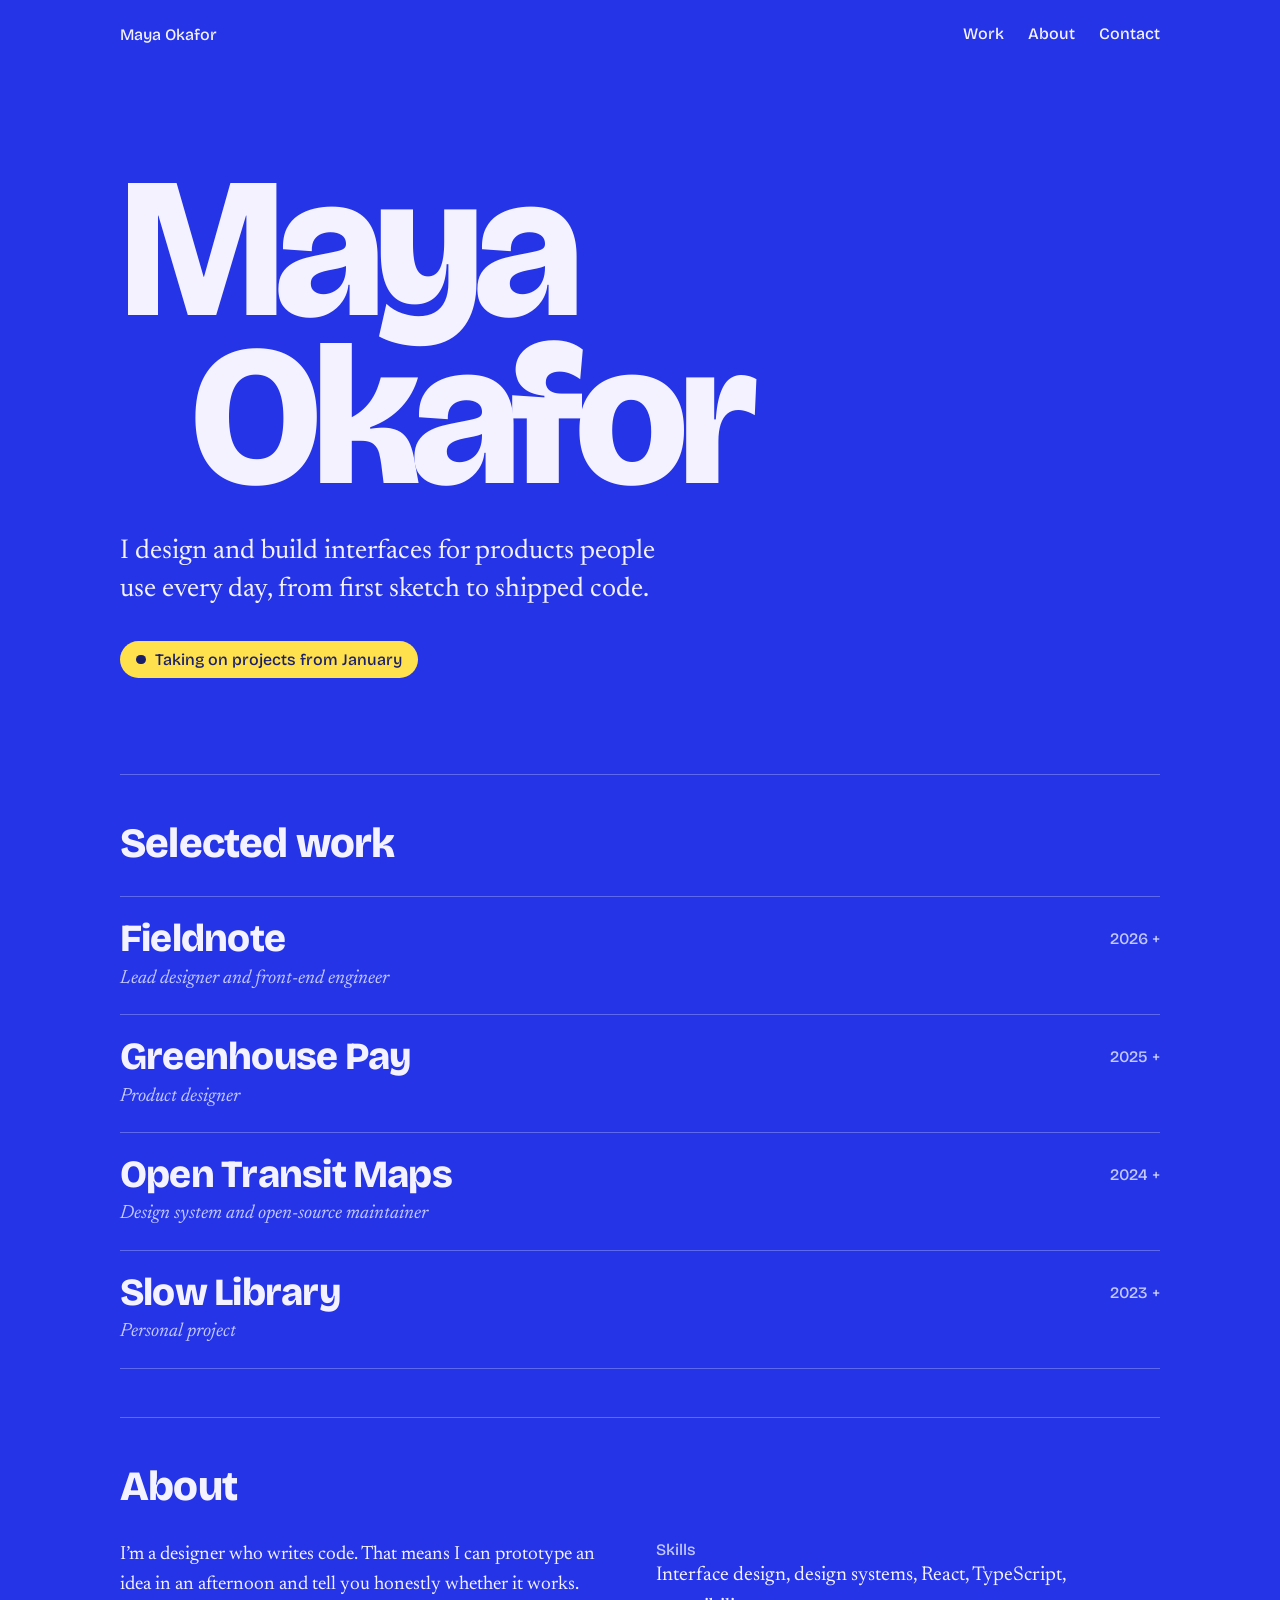
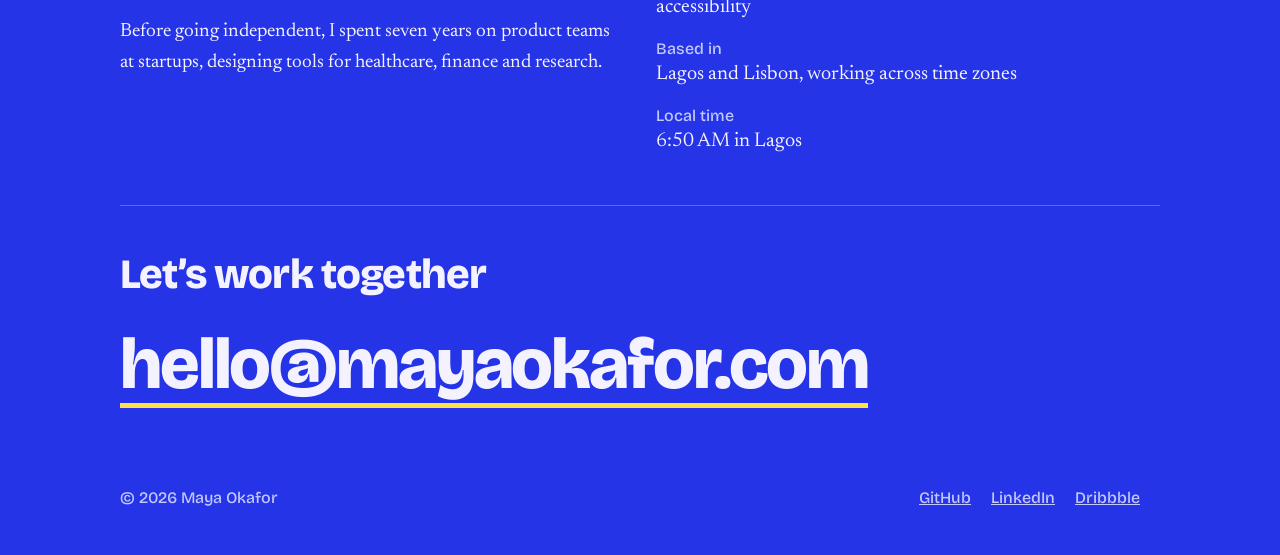
==== index.html @ 9fc3838e "Add portfolio homepage" ====
<!DOCTYPE html>
<html lang="en">
<head>
<meta charset="utf-8">
<meta name="viewport" content="width=device-width, initial-scale=1, viewport-fit=cover">
<title>Maya Okafor – Designer & developer</title>
<meta name="description" content="Maya Okafor designs and builds interfaces for products people use every day.">
<link rel="icon" href="data:image/svg+xml,<svg xmlns=%22http://www.w3.org/2000/svg%22 viewBox=%220 0 100 100%22><text y=%22.9em%22 font-size=%2290%22>✦</text></svg>">
<link rel="preconnect" href="https://fonts.googleapis.com">
<link rel="preconnect" href="https://fonts.gstatic.com" crossorigin>
<link href="https://fonts.googleapis.com/css2?family=Bricolage+Grotesque:opsz,wght@12..96,500;12..96,800&family=Newsreader:ital,opsz,wght@0,6..72,400;1,6..72,400&display=swap" rel="stylesheet">
<style>
:root{
  --bg:#2434e6; --fg:#f4f2ff; --muted:#c3c8ff; --line:rgba(244,242,255,.28); --accent:#ffe14d; --accent-ink:#1a1f6b;
  --display:"Bricolage Grotesque","Helvetica Neue",Arial,sans-serif;
  --text:"Newsreader",Georgia,"Times New Roman",serif;
  box-sizing:border-box;
  padding-top:env(safe-area-inset-top,0px);
  padding-bottom:env(safe-area-inset-bottom,0px);
  color-scheme:light;
}
@media (prefers-color-scheme:dark){
  :root:not([data-theme="light"]){--bg:#0f1560;--fg:#eceaff;--muted:#a9afee;--line:rgba(236,234,255,.24);--accent:#ffe14d;--accent-ink:#0f1560;color-scheme:dark}
}
:root[data-theme="dark"]{--bg:#0f1560;--fg:#eceaff;--muted:#a9afee;--line:rgba(236,234,255,.24);--accent:#ffe14d;--accent-ink:#0f1560;color-scheme:dark}
html{scroll-padding-top:env(safe-area-inset-top,0px);scroll-behavior:smooth}
*,*::before,*::after{box-sizing:border-box}
body{margin:0;background:var(--bg);color:var(--fg);font:400 1.2rem/1.6 var(--text);-webkit-font-smoothing:antialiased}
a{color:inherit}
:focus-visible{outline:3px solid var(--accent);outline-offset:3px;border-radius:2px}
.wrap{max-width:68rem;margin:0 auto;padding:0 1.5rem}
header{display:flex;justify-content:space-between;align-items:center;padding:1.5rem 0;font:500 1rem var(--display)}
nav{display:flex;gap:1.5rem}
nav a{text-decoration:none;border-bottom:2px solid transparent}
nav a:hover{border-color:var(--accent)}
.hero{padding:clamp(2rem,8vw,6rem) 0 clamp(3rem,8vw,6rem)}
h1{font:800 clamp(3.6rem,17vw,12.5rem)/.84 var(--display);letter-spacing:-.045em;margin:0 0 2rem}
h1 span{display:block}
h1 .b{margin-left:.35em}
.lede{max-width:34rem;font-size:clamp(1.3rem,3vw,1.7rem);line-height:1.4;margin:0 0 2rem}
.status{display:inline-flex;gap:.6rem;align-items:center;font:500 1rem var(--display);background:var(--accent);color:var(--accent-ink);padding:.55rem 1rem;border-radius:99px}
.dot{width:.6rem;height:.6rem;border-radius:50%;background:var(--accent-ink);animation:pulse 2.4s ease-in-out 3}
@keyframes pulse{50%{transform:scale(1.7);opacity:.4}}
section{border-top:1px solid var(--line);padding:3rem 0}
h2{font:800 clamp(1.8rem,5vw,2.6rem)/1 var(--display);letter-spacing:-.02em;margin:0 0 2rem}
.work{list-style:none;margin:0;padding:0}
.work li{border-top:1px solid var(--line)}
.work li:last-child{border-bottom:1px solid var(--line)}
.work button{all:unset;box-sizing:border-box;display:grid;grid-template-columns:1fr auto;gap:.25rem 1rem;width:100%;padding:1.25rem 0;cursor:pointer}
.work button:focus-visible{outline:3px solid var(--accent);outline-offset:2px}
.work .t{font:800 clamp(1.5rem,4.5vw,2.4rem)/1.1 var(--display);letter-spacing:-.02em}
.work button:hover .t{color:var(--accent)}
.work .y{font:500 1rem var(--display);color:var(--muted);align-self:center}
.work .r{grid-column:1/-1;color:var(--muted);font-style:italic}
.more{display:none;padding:0 0 1.5rem;max-width:40rem}
.more p{margin:0 0 .75rem}
.more a{color:var(--accent)}
li.open .more{display:block}
li.open .y::after{content:" –"}
li:not(.open) .y::after{content:" +"}
.about{display:grid;gap:2rem}
@media(min-width:48rem){.about{grid-template-columns:1fr 1fr}}
.about p{margin:0 0 1rem;max-width:34rem}
dl{margin:0;display:grid;gap:1rem}
dt{font:500 1rem var(--display);color:var(--muted)}
dd{margin:0;font-size:1.25rem}
.contact a.big{display:inline-block;font:800 clamp(1.7rem,7vw,4.5rem)/1.05 var(--display);letter-spacing:-.03em;text-decoration:none;border-bottom:.08em solid var(--accent);word-break:break-word}
.contact a.big:hover{color:var(--accent)}
footer{display:flex;justify-content:space-between;flex-wrap:wrap;gap:1rem;padding:2rem 0 3rem;color:var(--muted);font:500 1rem var(--display)}
footer a{margin-right:1.25rem}
@media(prefers-reduced-motion:reduce){.dot{animation:none}html{scroll-behavior:auto}}
</style>
</head>
<body>
<div class="wrap">
  <header>
    <a href="#top" style="text-decoration:none">Maya Okafor</a>
    <nav aria-label="Primary"><a href="#work">Work</a><a href="#about">About</a><a href="#contact">Contact</a></nav>
  </header>

  <main id="top">
    <div class="hero">
      <h1><span>Maya</span><span class="b">Okafor</span></h1>
      <p class="lede">I design and build interfaces for products people use every day, from first sketch to shipped code.</p>
      <span class="status"><span class="dot" aria-hidden="true"></span><span id="status">Taking on projects from January</span></span>
    </div>

    <section id="work" aria-labelledby="wh">
      <h2 id="wh">Selected work</h2>
      <ul class="work">
        <li>
          <button aria-expanded="false"><span class="t">Fieldnote</span><span class="y">2026</span><span class="r">Lead designer and front-end engineer</span></button>
          <div class="more"><p>A note-taking app for field researchers that works fully offline. I designed the sync model people could actually understand, then built the interface in React.</p><p>Result: 40% faster note capture in user testing. <a href="#contact">Ask me about it</a></p></div>
        </li>
        <li>
          <button aria-expanded="false"><span class="t">Greenhouse Pay</span><span class="y">2025</span><span class="r">Product designer</span></button>
          <div class="more"><p>Rebuilt the checkout for a payments startup. Fewer fields, clearer errors, and one screen instead of four.</p><p>Result: checkout completion rose from 61% to 78%.</p></div>
        </li>
        <li>
          <button aria-expanded="false"><span class="t">Open Transit Maps</span><span class="y">2024</span><span class="r">Design system and open-source maintainer</span></button>
          <div class="more"><p>A free design system for city transit maps, now used by eleven cities. Accessible color sets, tested for every common type of color blindness.</p></div>
        </li>
        <li>
          <button aria-expanded="false"><span class="t">Slow Library</span><span class="y">2023</span><span class="r">Personal project</span></button>
          <div class="more"><p>A reading tracker with no streaks, no goals and no badges. Just what you read and what you thought of it.</p></div>
        </li>
      </ul>
    </section>

    <section id="about" aria-labelledby="ah">
      <h2 id="ah">About</h2>
      <div class="about">
        <div>
          <p>I’m a designer who writes code. That means I can prototype an idea in an afternoon and tell you honestly whether it works.</p>
          <p>Before going independent, I spent seven years on product teams at startups, designing tools for healthcare, finance and research.</p>
        </div>
        <dl>
          <div><dt>Skills</dt><dd>Interface design, design systems, React, TypeScript, accessibility</dd></div>
          <div><dt>Based in</dt><dd>Lagos and Lisbon, working across time zones</dd></div>
          <div><dt>Local time</dt><dd id="clock">–</dd></div>
        </dl>
      </div>
    </section>

    <section id="contact" class="contact" aria-labelledby="ch">
      <h2 id="ch">Let’s work together</h2>
      <a class="big" href="mailto:hello@mayaokafor.com">hello@mayaokafor.com</a>
    </section>
  </main>

  <footer>
    <span>© 2026 Maya Okafor</span>
    <span><a href="https://github.com/">GitHub</a><a href="https://linkedin.com/">LinkedIn</a><a href="https://dribbble.com/">Dribbble</a></span>
  </footer>
</div>
<script>
document.querySelectorAll('.work button').forEach(function(b){
  b.addEventListener('click',function(){
    var li=b.parentElement, open=li.classList.toggle('open');
    b.setAttribute('aria-expanded',open);
  });
});
(function(){
  var c=document.getElementById('clock');
  function tick(){
    try{c.textContent=new Date().toLocaleTimeString([], {hour:'numeric',minute:'2-digit',timeZone:'Africa/Lagos'})+' in Lagos'}catch(e){c.textContent='Lagos'}
  }
  tick(); setInterval(tick,30000);
})();
</script>
</body>
</html>
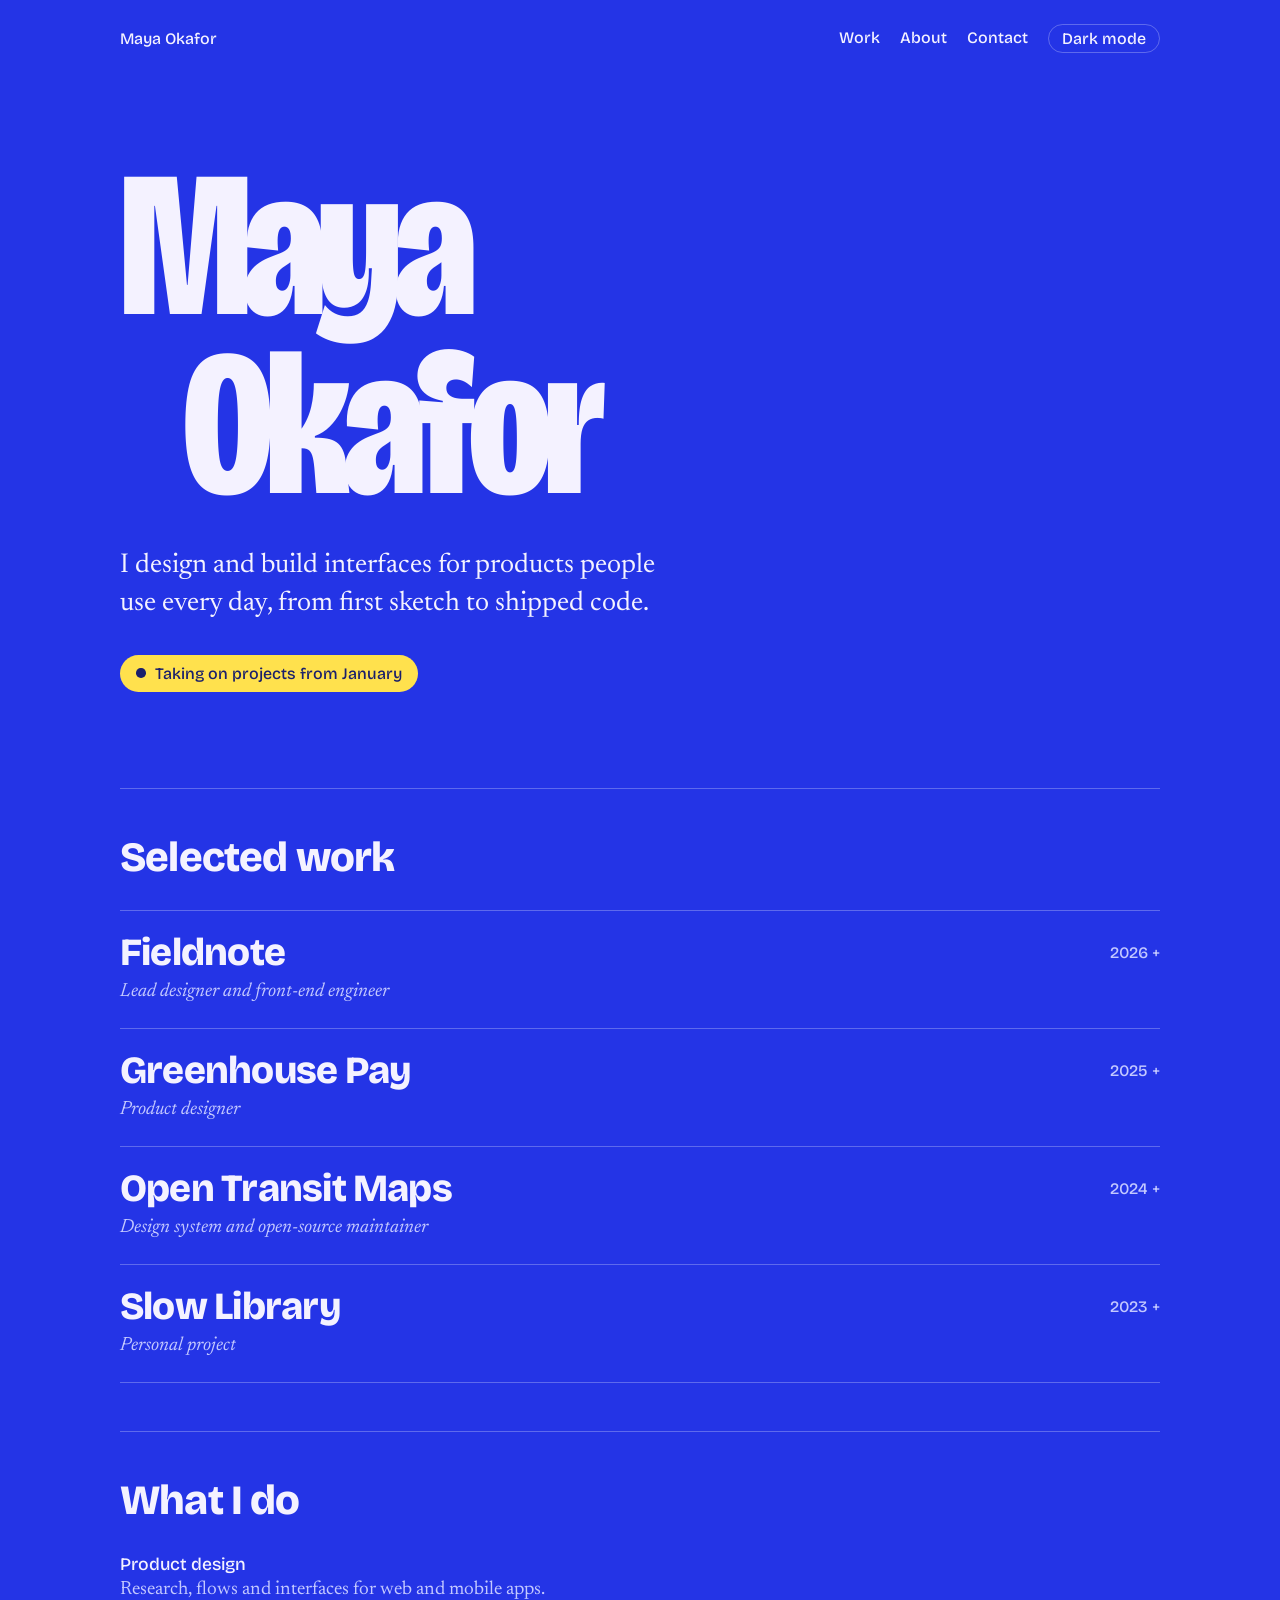
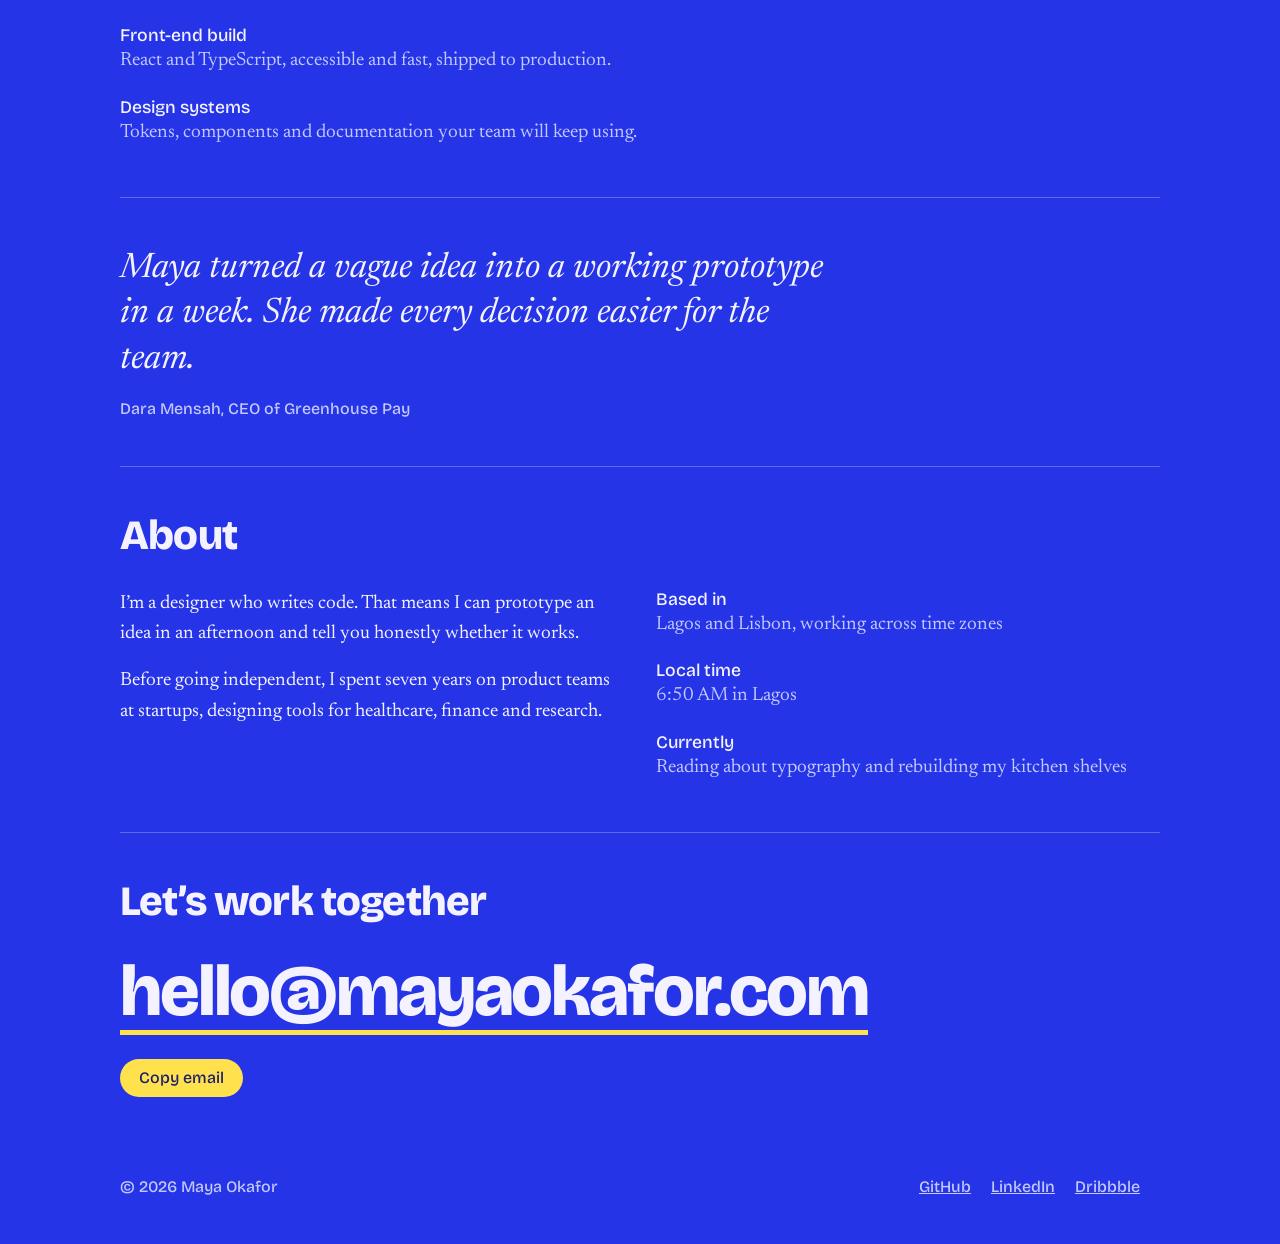
==== commit 7b8c11f3: "Redesign homepage: interactive variable-font hero, animated work list, theme toggle, new sections" ====
--- a/index.html
+++ b/index.html
@@ -5,41 +5,44 @@
 <meta name="viewport" content="width=device-width, initial-scale=1, viewport-fit=cover">
 <title>Maya Okafor – Designer & developer</title>
 <meta name="description" content="Maya Okafor designs and builds interfaces for products people use every day.">
+<meta property="og:title" content="Maya Okafor – Designer & developer">
+<meta property="og:description" content="Interfaces for products people use every day, from first sketch to shipped code.">
 <link rel="icon" href="data:image/svg+xml,<svg xmlns=%22http://www.w3.org/2000/svg%22 viewBox=%220 0 100 100%22><text y=%22.9em%22 font-size=%2290%22>✦</text></svg>">
 <link rel="preconnect" href="https://fonts.googleapis.com">
 <link rel="preconnect" href="https://fonts.gstatic.com" crossorigin>
-<link href="https://fonts.googleapis.com/css2?family=Bricolage+Grotesque:opsz,wght@12..96,500;12..96,800&family=Newsreader:ital,opsz,wght@0,6..72,400;1,6..72,400&display=swap" rel="stylesheet">
+<link href="https://fonts.googleapis.com/css2?family=Bricolage+Grotesque:opsz,wdth,wght@12..96,75..100,200..800&family=Newsreader:ital,opsz,wght@0,6..72,400;1,6..72,400&display=swap" rel="stylesheet">
 <style>
 :root{
-  --bg:#2434e6; --fg:#f4f2ff; --muted:#c3c8ff; --line:rgba(244,242,255,.28); --accent:#ffe14d; --accent-ink:#1a1f6b;
+  --bg:#2434e6;--fg:#f4f2ff;--muted:#c3c8ff;--line:rgba(244,242,255,.28);--accent:#ffe14d;--ink:#1a1f6b;
   --display:"Bricolage Grotesque","Helvetica Neue",Arial,sans-serif;
   --text:"Newsreader",Georgia,"Times New Roman",serif;
-  box-sizing:border-box;
-  padding-top:env(safe-area-inset-top,0px);
-  padding-bottom:env(safe-area-inset-bottom,0px);
-  color-scheme:light;
+  box-sizing:border-box;padding-top:env(safe-area-inset-top,0px);padding-bottom:env(safe-area-inset-bottom,0px);color-scheme:light;
 }
-@media (prefers-color-scheme:dark){
-  :root:not([data-theme="light"]){--bg:#0f1560;--fg:#eceaff;--muted:#a9afee;--line:rgba(236,234,255,.24);--accent:#ffe14d;--accent-ink:#0f1560;color-scheme:dark}
-}
-:root[data-theme="dark"]{--bg:#0f1560;--fg:#eceaff;--muted:#a9afee;--line:rgba(236,234,255,.24);--accent:#ffe14d;--accent-ink:#0f1560;color-scheme:dark}
+@media (prefers-color-scheme:dark){:root:not([data-theme="light"]){--bg:#0f1560;--fg:#eceaff;--muted:#a9afee;--line:rgba(236,234,255,.24);--ink:#0f1560;color-scheme:dark}}
+:root[data-theme="dark"]{--bg:#0f1560;--fg:#eceaff;--muted:#a9afee;--line:rgba(236,234,255,.24);--ink:#0f1560;color-scheme:dark}
 html{scroll-padding-top:env(safe-area-inset-top,0px);scroll-behavior:smooth}
 *,*::before,*::after{box-sizing:border-box}
-body{margin:0;background:var(--bg);color:var(--fg);font:400 1.2rem/1.6 var(--text);-webkit-font-smoothing:antialiased}
+body{margin:0;background:var(--bg);color:var(--fg);font:400 1.2rem/1.6 var(--text);-webkit-font-smoothing:antialiased;transition:background .3s}
 a{color:inherit}
 :focus-visible{outline:3px solid var(--accent);outline-offset:3px;border-radius:2px}
+.skip{position:absolute;left:-999px;background:var(--accent);color:var(--ink);padding:.5rem 1rem;font:500 1rem var(--display)}
+.skip:focus{left:1rem;top:1rem;z-index:9}
 .wrap{max-width:68rem;margin:0 auto;padding:0 1.5rem}
-header{display:flex;justify-content:space-between;align-items:center;padding:1.5rem 0;font:500 1rem var(--display)}
-nav{display:flex;gap:1.5rem}
+header{display:flex;justify-content:space-between;align-items:center;gap:1rem;padding:1.5rem 0;font:500 1rem var(--display)}
+nav{display:flex;gap:1.25rem;align-items:center;flex-wrap:wrap}
 nav a{text-decoration:none;border-bottom:2px solid transparent}
 nav a:hover{border-color:var(--accent)}
-.hero{padding:clamp(2rem,8vw,6rem) 0 clamp(3rem,8vw,6rem)}
-h1{font:800 clamp(3.6rem,17vw,12.5rem)/.84 var(--display);letter-spacing:-.045em;margin:0 0 2rem}
-h1 span{display:block}
-h1 .b{margin-left:.35em}
+#theme{font:inherit;color:inherit;background:none;border:1px solid var(--line);border-radius:99px;padding:.25rem .8rem;cursor:pointer}
+#theme:hover{border-color:var(--accent)}
+.hero{padding:clamp(2rem,7vw,5rem) 0 clamp(3rem,8vw,6rem)}
+h1{font:800 clamp(3.4rem,19vw,13rem)/.86 var(--display);letter-spacing:-.04em;margin:0 0 2rem}
+h1 .w{display:block;white-space:nowrap}
+h1 .w+.w{margin-left:.3em}
+.l{display:inline-block;font-variation-settings:"wght" 800,"wdth" 75;animation:settle 1.5s cubic-bezier(.2,.7,.2,1) backwards;animation-delay:calc(var(--i)*80ms)}
+@keyframes settle{from{font-variation-settings:"wght" 200,"wdth" 100}}
 .lede{max-width:34rem;font-size:clamp(1.3rem,3vw,1.7rem);line-height:1.4;margin:0 0 2rem}
-.status{display:inline-flex;gap:.6rem;align-items:center;font:500 1rem var(--display);background:var(--accent);color:var(--accent-ink);padding:.55rem 1rem;border-radius:99px}
-.dot{width:.6rem;height:.6rem;border-radius:50%;background:var(--accent-ink);animation:pulse 2.4s ease-in-out 3}
+.status{display:inline-flex;gap:.6rem;align-items:center;font:500 1rem var(--display);background:var(--accent);color:var(--ink);padding:.55rem 1rem;border-radius:99px}
+.dot{width:.6rem;height:.6rem;border-radius:50%;background:var(--ink);animation:pulse 2.4s ease-in-out 3}
 @keyframes pulse{50%{transform:scale(1.7);opacity:.4}}
 section{border-top:1px solid var(--line);padding:3rem 0}
 h2{font:800 clamp(1.8rem,5vw,2.6rem)/1 var(--display);letter-spacing:-.02em;margin:0 0 2rem}
@@ -48,41 +51,46 @@
 .work li:last-child{border-bottom:1px solid var(--line)}
 .work button{all:unset;box-sizing:border-box;display:grid;grid-template-columns:1fr auto;gap:.25rem 1rem;width:100%;padding:1.25rem 0;cursor:pointer}
 .work button:focus-visible{outline:3px solid var(--accent);outline-offset:2px}
-.work .t{font:800 clamp(1.5rem,4.5vw,2.4rem)/1.1 var(--display);letter-spacing:-.02em}
-.work button:hover .t{color:var(--accent)}
+.work .t{font:800 clamp(1.5rem,4.5vw,2.4rem)/1.1 var(--display);letter-spacing:-.02em;transition:letter-spacing .25s}
+.work button:hover .t{color:var(--accent);letter-spacing:0}
 .work .y{font:500 1rem var(--display);color:var(--muted);align-self:center}
 .work .r{grid-column:1/-1;color:var(--muted);font-style:italic}
-.more{display:none;padding:0 0 1.5rem;max-width:40rem}
+.more{display:grid;grid-template-rows:0fr;transition:grid-template-rows .35s ease}
+.more>div{overflow:hidden;max-width:40rem}
 .more p{margin:0 0 .75rem}
-.more a{color:var(--accent)}
-li.open .more{display:block}
+.more .res{font:500 1.05rem var(--display);color:var(--accent);margin-bottom:1.5rem}
+li.open .more{grid-template-rows:1fr}
 li.open .y::after{content:" –"}
 li:not(.open) .y::after{content:" +"}
 .about{display:grid;gap:2rem}
 @media(min-width:48rem){.about{grid-template-columns:1fr 1fr}}
 .about p{margin:0 0 1rem;max-width:34rem}
-dl{margin:0;display:grid;gap:1rem}
-dt{font:500 1rem var(--display);color:var(--muted)}
-dd{margin:0;font-size:1.25rem}
-.contact a.big{display:inline-block;font:800 clamp(1.7rem,7vw,4.5rem)/1.05 var(--display);letter-spacing:-.03em;text-decoration:none;border-bottom:.08em solid var(--accent);word-break:break-word}
+dl{margin:0;display:grid;gap:1.25rem}
+dt{font:500 1.1rem var(--display)}
+dd{margin:0;color:var(--muted)}
+blockquote{margin:0;max-width:44rem;font:italic 400 clamp(1.5rem,4vw,2.2rem)/1.3 var(--text)}
+blockquote footer{display:block;margin-top:1rem;padding:0;font:500 1rem var(--display);font-style:normal;color:var(--muted)}
+.contact a.big{display:inline-block;font:800 clamp(1.6rem,7vw,4.5rem)/1.05 var(--display);letter-spacing:-.03em;text-decoration:none;border-bottom:.08em solid var(--accent);word-break:break-word}
 .contact a.big:hover{color:var(--accent)}
-footer{display:flex;justify-content:space-between;flex-wrap:wrap;gap:1rem;padding:2rem 0 3rem;color:var(--muted);font:500 1rem var(--display)}
-footer a{margin-right:1.25rem}
-@media(prefers-reduced-motion:reduce){.dot{animation:none}html{scroll-behavior:auto}}
+#copy{display:block;margin-top:1.5rem;font:500 1rem var(--display);color:var(--ink);background:var(--accent);border:0;border-radius:99px;padding:.6rem 1.2rem;cursor:pointer}
+.foot{display:flex;justify-content:space-between;flex-wrap:wrap;gap:1rem;padding:2rem 0 3rem;color:var(--muted);font:500 1rem var(--display)}
+.foot a{margin-right:1.25rem}
+@media(prefers-reduced-motion:reduce){.dot,.l{animation:none}html{scroll-behavior:auto}.more{transition:none}}
 </style>
 </head>
 <body>
+<a class="skip" href="#work">Skip to work</a>
 <div class="wrap">
   <header>
     <a href="#top" style="text-decoration:none">Maya Okafor</a>
-    <nav aria-label="Primary"><a href="#work">Work</a><a href="#about">About</a><a href="#contact">Contact</a></nav>
+    <nav aria-label="Primary"><a href="#work">Work</a><a href="#about">About</a><a href="#contact">Contact</a><button id="theme" aria-pressed="false">Dark mode</button></nav>
   </header>
 
   <main id="top">
     <div class="hero">
-      <h1><span>Maya</span><span class="b">Okafor</span></h1>
+      <h1 aria-label="Maya Okafor"><span class="w">Maya</span><span class="w">Okafor</span></h1>
       <p class="lede">I design and build interfaces for products people use every day, from first sketch to shipped code.</p>
-      <span class="status"><span class="dot" aria-hidden="true"></span><span id="status">Taking on projects from January</span></span>
+      <span class="status"><span class="dot" aria-hidden="true"></span>Taking on projects from January</span>
     </div>
 
     <section id="work" aria-labelledby="wh">
@@ -90,21 +98,35 @@
       <ul class="work">
         <li>
           <button aria-expanded="false"><span class="t">Fieldnote</span><span class="y">2026</span><span class="r">Lead designer and front-end engineer</span></button>
-          <div class="more"><p>A note-taking app for field researchers that works fully offline. I designed the sync model people could actually understand, then built the interface in React.</p><p>Result: 40% faster note capture in user testing. <a href="#contact">Ask me about it</a></p></div>
+          <div class="more"><div><p>A note-taking app for field researchers that works fully offline. I designed a sync model people could actually understand, then built the interface in React.</p><p class="res">Note capture got 40% faster in user testing.</p></div></div>
         </li>
         <li>
           <button aria-expanded="false"><span class="t">Greenhouse Pay</span><span class="y">2025</span><span class="r">Product designer</span></button>
-          <div class="more"><p>Rebuilt the checkout for a payments startup. Fewer fields, clearer errors, and one screen instead of four.</p><p>Result: checkout completion rose from 61% to 78%.</p></div>
+          <div class="more"><div><p>Rebuilt checkout for a payments startup. Fewer fields, clearer errors, and one screen instead of four.</p><p class="res">Checkout completion rose from 61% to 78%.</p></div></div>
         </li>
         <li>
           <button aria-expanded="false"><span class="t">Open Transit Maps</span><span class="y">2024</span><span class="r">Design system and open-source maintainer</span></button>
-          <div class="more"><p>A free design system for city transit maps, now used by eleven cities. Accessible color sets, tested for every common type of color blindness.</p></div>
+          <div class="more"><div><p>A free design system for city transit maps, with color sets tested against every common type of color blindness.</p><p class="res">Now used by eleven cities.</p></div></div>
         </li>
         <li>
           <button aria-expanded="false"><span class="t">Slow Library</span><span class="y">2023</span><span class="r">Personal project</span></button>
-          <div class="more"><p>A reading tracker with no streaks, no goals and no badges. Just what you read and what you thought of it.</p></div>
+          <div class="more"><div><p>A reading tracker with no streaks, no goals and no badges. Just what you read and what you thought of it.</p><p class="res">4,000 readers, zero notifications.</p></div></div>
         </li>
       </ul>
+    </section>
+
+    <section aria-labelledby="sh">
+      <h2 id="sh">What I do</h2>
+      <dl>
+        <div><dt>Product design</dt><dd>Research, flows and interfaces for web and mobile apps.</dd></div>
+        <div><dt>Front-end build</dt><dd>React and TypeScript, accessible and fast, shipped to production.</dd></div>
+        <div><dt>Design systems</dt><dd>Tokens, components and documentation your team will keep using.</dd></div>
+      </dl>
+    </section>
+
+    <section aria-label="Testimonial">
+      <blockquote>Maya turned a vague idea into a working prototype in a week. She made every decision easier for the team.
+        <footer>Dara Mensah, CEO of Greenhouse Pay</footer></blockquote>
     </section>
 
     <section id="about" aria-labelledby="ah">
@@ -115,9 +137,9 @@
           <p>Before going independent, I spent seven years on product teams at startups, designing tools for healthcare, finance and research.</p>
         </div>
         <dl>
-          <div><dt>Skills</dt><dd>Interface design, design systems, React, TypeScript, accessibility</dd></div>
           <div><dt>Based in</dt><dd>Lagos and Lisbon, working across time zones</dd></div>
           <div><dt>Local time</dt><dd id="clock">–</dd></div>
+          <div><dt>Currently</dt><dd>Reading about typography and rebuilding my kitchen shelves</dd></div>
         </dl>
       </div>
     </section>
@@ -125,28 +147,47 @@
     <section id="contact" class="contact" aria-labelledby="ch">
       <h2 id="ch">Let’s work together</h2>
       <a class="big" href="mailto:hello@mayaokafor.com">hello@mayaokafor.com</a>
+      <button id="copy">Copy email</button>
     </section>
   </main>
 
-  <footer>
+  <div class="foot">
     <span>© 2026 Maya Okafor</span>
     <span><a href="https://github.com/">GitHub</a><a href="https://linkedin.com/">LinkedIn</a><a href="https://dribbble.com/">Dribbble</a></span>
-  </footer>
+  </div>
 </div>
 <script>
 document.querySelectorAll('.work button').forEach(function(b){
   b.addEventListener('click',function(){
-    var li=b.parentElement, open=li.classList.toggle('open');
-    b.setAttribute('aria-expanded',open);
+    var li=b.parentElement,o=li.classList.toggle('open');b.setAttribute('aria-expanded',o);
   });
 });
-(function(){
-  var c=document.getElementById('clock');
-  function tick(){
-    try{c.textContent=new Date().toLocaleTimeString([], {hour:'numeric',minute:'2-digit',timeZone:'Africa/Lagos'})+' in Lagos'}catch(e){c.textContent='Lagos'}
-  }
-  tick(); setInterval(tick,30000);
-})();
+var L=[];
+document.querySelectorAll('h1 .w').forEach(function(w){
+  var t=w.textContent;w.textContent='';w.setAttribute('aria-hidden','true');
+  for(var i=0;i<t.length;i++){var s=document.createElement('span');s.className='l';s.textContent=t[i];s.style.setProperty('--i',L.length);w.appendChild(s);L.push(s)}
+});
+if(!matchMedia('(prefers-reduced-motion:reduce)').matches){
+  var px=0,py=0,raf=0;
+  function f(){raf=0;L.forEach(function(s){
+    var r=s.getBoundingClientRect(),d=Math.hypot(px-(r.left+r.width/2),py-(r.top+r.height/2)),k=Math.exp(-d/(r.height*.9));
+    s.style.fontVariationSettings='"wght" '+Math.round(800-450*k)+',"wdth" '+Math.round(75+25*k);
+  })}
+  addEventListener('pointermove',function(e){px=e.clientX;py=e.clientY;if(!raf)raf=requestAnimationFrame(f)});
+}
+var root=document.documentElement,tb=document.getElementById('theme');
+function isDark(){return root.dataset.theme?root.dataset.theme==='dark':matchMedia('(prefers-color-scheme:dark)').matches}
+function sync(){tb.setAttribute('aria-pressed',isDark());tb.textContent=isDark()?'Light mode':'Dark mode'}
+tb.addEventListener('click',function(){root.dataset.theme=isDark()?'light':'dark';sync()});sync();
+var cb=document.getElementById('copy');
+cb.addEventListener('click',function(){
+  var p=navigator.clipboard?navigator.clipboard.writeText('hello@mayaokafor.com'):Promise.reject();
+  p.then(function(){cb.textContent='Copied'},function(){cb.textContent='Press and hold the address to copy'});
+  setTimeout(function(){cb.textContent='Copy email'},2400);
+});
+var c=document.getElementById('clock');
+function tick(){try{c.textContent=new Date().toLocaleTimeString([],{hour:'numeric',minute:'2-digit',timeZone:'Africa/Lagos'})+' in Lagos'}catch(e){c.textContent='Lagos'}}
+tick();setInterval(tick,30000);
 </script>
 </body>
 </html>
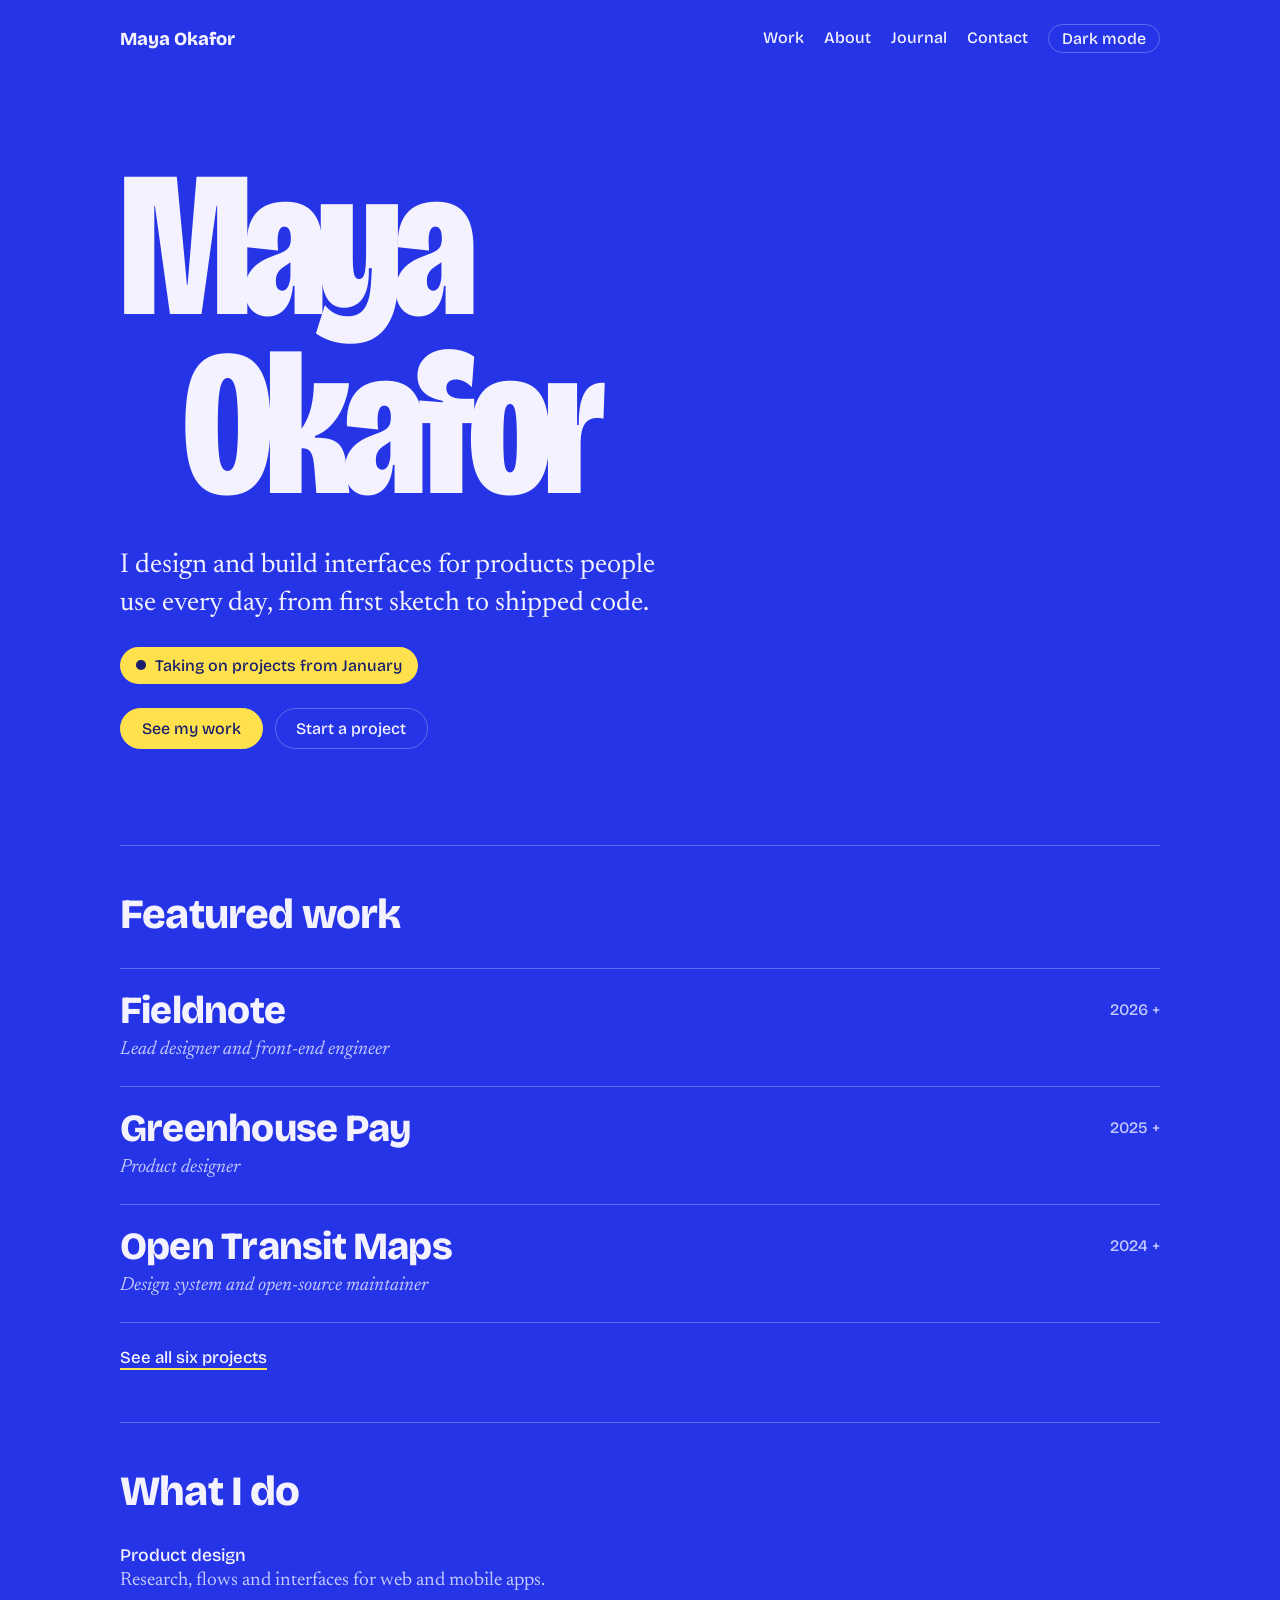
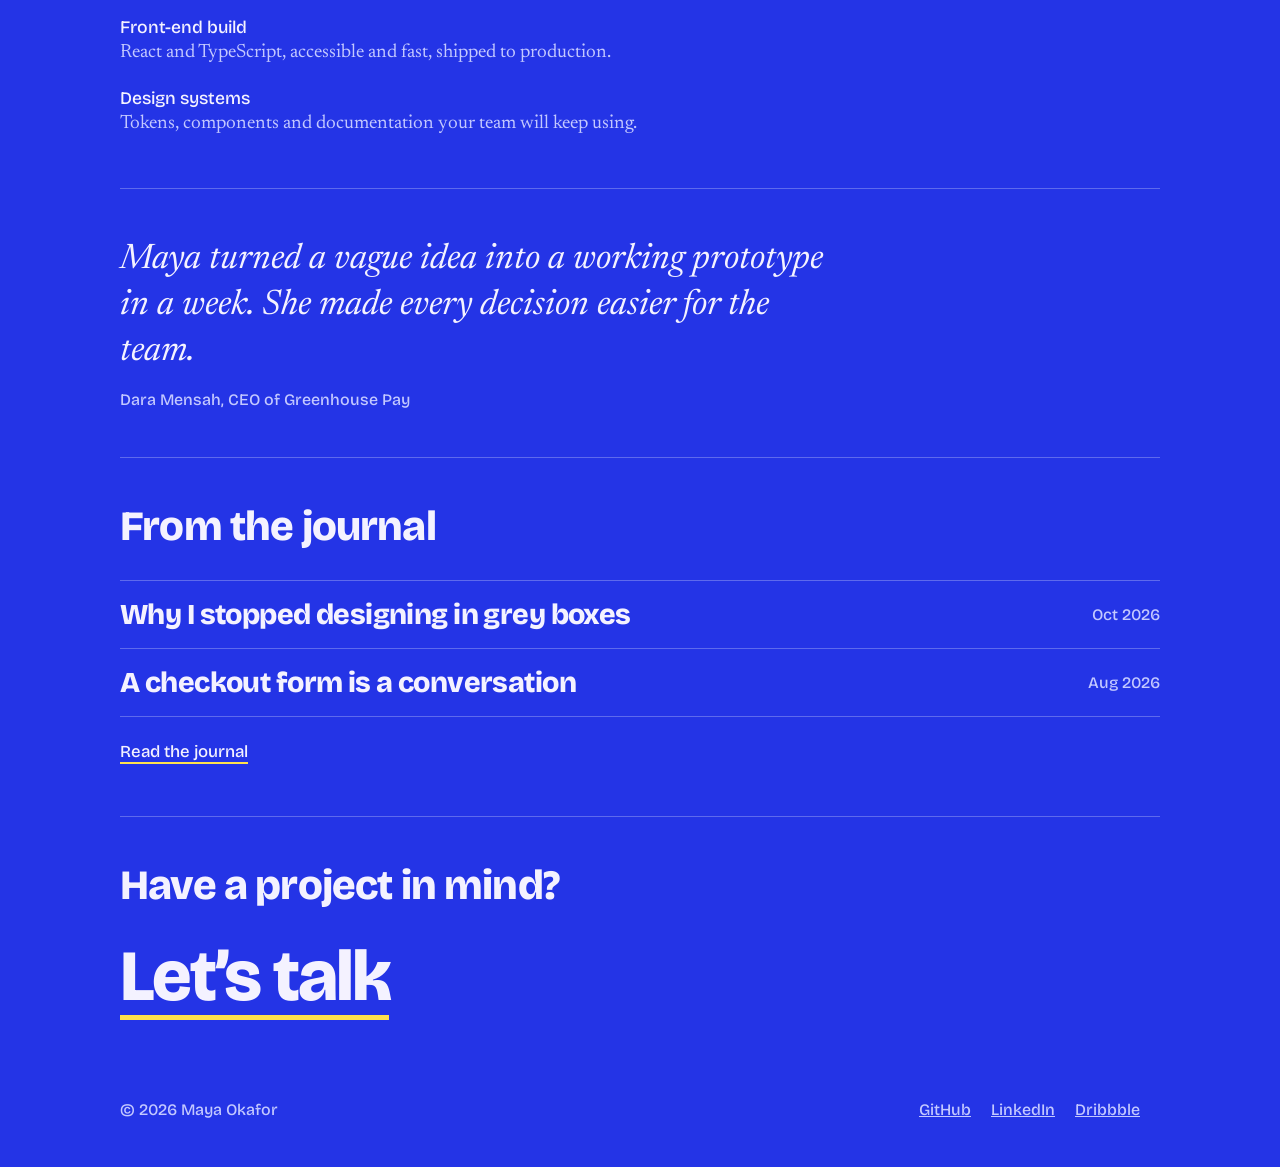
==== commit c1ecccd5: "Turn homepage into a multi-page site: work, about, journal, contact, 404, shared CSS and JS" ====
--- a/index.html
+++ b/index.html
@@ -1,193 +1,13 @@
-<!DOCTYPE html>
-<html lang="en">
-<head>
-<meta charset="utf-8">
-<meta name="viewport" content="width=device-width, initial-scale=1, viewport-fit=cover">
-<title>Maya Okafor – Designer & developer</title>
-<meta name="description" content="Maya Okafor designs and builds interfaces for products people use every day.">
-<meta property="og:title" content="Maya Okafor – Designer & developer">
-<meta property="og:description" content="Interfaces for products people use every day, from first sketch to shipped code.">
-<link rel="icon" href="data:image/svg+xml,<svg xmlns=%22http://www.w3.org/2000/svg%22 viewBox=%220 0 100 100%22><text y=%22.9em%22 font-size=%2290%22>✦</text></svg>">
-<link rel="preconnect" href="https://fonts.googleapis.com">
-<link rel="preconnect" href="https://fonts.gstatic.com" crossorigin>
-<link href="https://fonts.googleapis.com/css2?family=Bricolage+Grotesque:opsz,wdth,wght@12..96,75..100,200..800&family=Newsreader:ital,opsz,wght@0,6..72,400;1,6..72,400&display=swap" rel="stylesheet">
-<style>
-:root{
-  --bg:#2434e6;--fg:#f4f2ff;--muted:#c3c8ff;--line:rgba(244,242,255,.28);--accent:#ffe14d;--ink:#1a1f6b;
-  --display:"Bricolage Grotesque","Helvetica Neue",Arial,sans-serif;
-  --text:"Newsreader",Georgia,"Times New Roman",serif;
-  box-sizing:border-box;padding-top:env(safe-area-inset-top,0px);padding-bottom:env(safe-area-inset-bottom,0px);color-scheme:light;
-}
-@media (prefers-color-scheme:dark){:root:not([data-theme="light"]){--bg:#0f1560;--fg:#eceaff;--muted:#a9afee;--line:rgba(236,234,255,.24);--ink:#0f1560;color-scheme:dark}}
-:root[data-theme="dark"]{--bg:#0f1560;--fg:#eceaff;--muted:#a9afee;--line:rgba(236,234,255,.24);--ink:#0f1560;color-scheme:dark}
-html{scroll-padding-top:env(safe-area-inset-top,0px);scroll-behavior:smooth}
-*,*::before,*::after{box-sizing:border-box}
-body{margin:0;background:var(--bg);color:var(--fg);font:400 1.2rem/1.6 var(--text);-webkit-font-smoothing:antialiased;transition:background .3s}
-a{color:inherit}
-:focus-visible{outline:3px solid var(--accent);outline-offset:3px;border-radius:2px}
-.skip{position:absolute;left:-999px;background:var(--accent);color:var(--ink);padding:.5rem 1rem;font:500 1rem var(--display)}
-.skip:focus{left:1rem;top:1rem;z-index:9}
-.wrap{max-width:68rem;margin:0 auto;padding:0 1.5rem}
-header{display:flex;justify-content:space-between;align-items:center;gap:1rem;padding:1.5rem 0;font:500 1rem var(--display)}
-nav{display:flex;gap:1.25rem;align-items:center;flex-wrap:wrap}
-nav a{text-decoration:none;border-bottom:2px solid transparent}
-nav a:hover{border-color:var(--accent)}
-#theme{font:inherit;color:inherit;background:none;border:1px solid var(--line);border-radius:99px;padding:.25rem .8rem;cursor:pointer}
-#theme:hover{border-color:var(--accent)}
-.hero{padding:clamp(2rem,7vw,5rem) 0 clamp(3rem,8vw,6rem)}
-h1{font:800 clamp(3.4rem,19vw,13rem)/.86 var(--display);letter-spacing:-.04em;margin:0 0 2rem}
-h1 .w{display:block;white-space:nowrap}
-h1 .w+.w{margin-left:.3em}
-.l{display:inline-block;font-variation-settings:"wght" 800,"wdth" 75;animation:settle 1.5s cubic-bezier(.2,.7,.2,1) backwards;animation-delay:calc(var(--i)*80ms)}
-@keyframes settle{from{font-variation-settings:"wght" 200,"wdth" 100}}
-.lede{max-width:34rem;font-size:clamp(1.3rem,3vw,1.7rem);line-height:1.4;margin:0 0 2rem}
-.status{display:inline-flex;gap:.6rem;align-items:center;font:500 1rem var(--display);background:var(--accent);color:var(--ink);padding:.55rem 1rem;border-radius:99px}
-.dot{width:.6rem;height:.6rem;border-radius:50%;background:var(--ink);animation:pulse 2.4s ease-in-out 3}
-@keyframes pulse{50%{transform:scale(1.7);opacity:.4}}
-section{border-top:1px solid var(--line);padding:3rem 0}
-h2{font:800 clamp(1.8rem,5vw,2.6rem)/1 var(--display);letter-spacing:-.02em;margin:0 0 2rem}
-.work{list-style:none;margin:0;padding:0}
-.work li{border-top:1px solid var(--line)}
-.work li:last-child{border-bottom:1px solid var(--line)}
-.work button{all:unset;box-sizing:border-box;display:grid;grid-template-columns:1fr auto;gap:.25rem 1rem;width:100%;padding:1.25rem 0;cursor:pointer}
-.work button:focus-visible{outline:3px solid var(--accent);outline-offset:2px}
-.work .t{font:800 clamp(1.5rem,4.5vw,2.4rem)/1.1 var(--display);letter-spacing:-.02em;transition:letter-spacing .25s}
-.work button:hover .t{color:var(--accent);letter-spacing:0}
-.work .y{font:500 1rem var(--display);color:var(--muted);align-self:center}
-.work .r{grid-column:1/-1;color:var(--muted);font-style:italic}
-.more{display:grid;grid-template-rows:0fr;transition:grid-template-rows .35s ease}
-.more>div{overflow:hidden;max-width:40rem}
-.more p{margin:0 0 .75rem}
-.more .res{font:500 1.05rem var(--display);color:var(--accent);margin-bottom:1.5rem}
-li.open .more{grid-template-rows:1fr}
-li.open .y::after{content:" –"}
-li:not(.open) .y::after{content:" +"}
-.about{display:grid;gap:2rem}
-@media(min-width:48rem){.about{grid-template-columns:1fr 1fr}}
-.about p{margin:0 0 1rem;max-width:34rem}
-dl{margin:0;display:grid;gap:1.25rem}
-dt{font:500 1.1rem var(--display)}
-dd{margin:0;color:var(--muted)}
-blockquote{margin:0;max-width:44rem;font:italic 400 clamp(1.5rem,4vw,2.2rem)/1.3 var(--text)}
-blockquote footer{display:block;margin-top:1rem;padding:0;font:500 1rem var(--display);font-style:normal;color:var(--muted)}
-.contact a.big{display:inline-block;font:800 clamp(1.6rem,7vw,4.5rem)/1.05 var(--display);letter-spacing:-.03em;text-decoration:none;border-bottom:.08em solid var(--accent);word-break:break-word}
-.contact a.big:hover{color:var(--accent)}
-#copy{display:block;margin-top:1.5rem;font:500 1rem var(--display);color:var(--ink);background:var(--accent);border:0;border-radius:99px;padding:.6rem 1.2rem;cursor:pointer}
-.foot{display:flex;justify-content:space-between;flex-wrap:wrap;gap:1rem;padding:2rem 0 3rem;color:var(--muted);font:500 1rem var(--display)}
-.foot a{margin-right:1.25rem}
-@media(prefers-reduced-motion:reduce){.dot,.l{animation:none}html{scroll-behavior:auto}.more{transition:none}}
-</style>
-</head>
-<body>
-<a class="skip" href="#work">Skip to work</a>
-<div class="wrap">
-  <header>
-    <a href="#top" style="text-decoration:none">Maya Okafor</a>
-    <nav aria-label="Primary"><a href="#work">Work</a><a href="#about">About</a><a href="#contact">Contact</a><button id="theme" aria-pressed="false">Dark mode</button></nav>
-  </header>
-
-  <main id="top">
-    <div class="hero">
-      <h1 aria-label="Maya Okafor"><span class="w">Maya</span><span class="w">Okafor</span></h1>
-      <p class="lede">I design and build interfaces for products people use every day, from first sketch to shipped code.</p>
-      <span class="status"><span class="dot" aria-hidden="true"></span>Taking on projects from January</span>
-    </div>
-
-    <section id="work" aria-labelledby="wh">
-      <h2 id="wh">Selected work</h2>
-      <ul class="work">
-        <li>
-          <button aria-expanded="false"><span class="t">Fieldnote</span><span class="y">2026</span><span class="r">Lead designer and front-end engineer</span></button>
-          <div class="more"><div><p>A note-taking app for field researchers that works fully offline. I designed a sync model people could actually understand, then built the interface in React.</p><p class="res">Note capture got 40% faster in user testing.</p></div></div>
-        </li>
-        <li>
-          <button aria-expanded="false"><span class="t">Greenhouse Pay</span><span class="y">2025</span><span class="r">Product designer</span></button>
-          <div class="more"><div><p>Rebuilt checkout for a payments startup. Fewer fields, clearer errors, and one screen instead of four.</p><p class="res">Checkout completion rose from 61% to 78%.</p></div></div>
-        </li>
-        <li>
-          <button aria-expanded="false"><span class="t">Open Transit Maps</span><span class="y">2024</span><span class="r">Design system and open-source maintainer</span></button>
-          <div class="more"><div><p>A free design system for city transit maps, with color sets tested against every common type of color blindness.</p><p class="res">Now used by eleven cities.</p></div></div>
-        </li>
-        <li>
-          <button aria-expanded="false"><span class="t">Slow Library</span><span class="y">2023</span><span class="r">Personal project</span></button>
-          <div class="more"><div><p>A reading tracker with no streaks, no goals and no badges. Just what you read and what you thought of it.</p><p class="res">4,000 readers, zero notifications.</p></div></div>
-        </li>
-      </ul>
-    </section>
-
-    <section aria-labelledby="sh">
-      <h2 id="sh">What I do</h2>
-      <dl>
-        <div><dt>Product design</dt><dd>Research, flows and interfaces for web and mobile apps.</dd></div>
-        <div><dt>Front-end build</dt><dd>React and TypeScript, accessible and fast, shipped to production.</dd></div>
-        <div><dt>Design systems</dt><dd>Tokens, components and documentation your team will keep using.</dd></div>
-      </dl>
-    </section>
-
-    <section aria-label="Testimonial">
-      <blockquote>Maya turned a vague idea into a working prototype in a week. She made every decision easier for the team.
-        <footer>Dara Mensah, CEO of Greenhouse Pay</footer></blockquote>
-    </section>
-
-    <section id="about" aria-labelledby="ah">
-      <h2 id="ah">About</h2>
-      <div class="about">
-        <div>
-          <p>I’m a designer who writes code. That means I can prototype an idea in an afternoon and tell you honestly whether it works.</p>
-          <p>Before going independent, I spent seven years on product teams at startups, designing tools for healthcare, finance and research.</p>
-        </div>
-        <dl>
-          <div><dt>Based in</dt><dd>Lagos and Lisbon, working across time zones</dd></div>
-          <div><dt>Local time</dt><dd id="clock">–</dd></div>
-          <div><dt>Currently</dt><dd>Reading about typography and rebuilding my kitchen shelves</dd></div>
-        </dl>
-      </div>
-    </section>
-
-    <section id="contact" class="contact" aria-labelledby="ch">
-      <h2 id="ch">Let’s work together</h2>
-      <a class="big" href="mailto:hello@mayaokafor.com">hello@mayaokafor.com</a>
-      <button id="copy">Copy email</button>
-    </section>
-  </main>
-
-  <div class="foot">
-    <span>© 2026 Maya Okafor</span>
-    <span><a href="https://github.com/">GitHub</a><a href="https://linkedin.com/">LinkedIn</a><a href="https://dribbble.com/">Dribbble</a></span>
-  </div>
-</div>
-<script>
-document.querySelectorAll('.work button').forEach(function(b){
-  b.addEventListener('click',function(){
-    var li=b.parentElement,o=li.classList.toggle('open');b.setAttribute('aria-expanded',o);
-  });
-});
-var L=[];
-document.querySelectorAll('h1 .w').forEach(function(w){
-  var t=w.textContent;w.textContent='';w.setAttribute('aria-hidden','true');
-  for(var i=0;i<t.length;i++){var s=document.createElement('span');s.className='l';s.textContent=t[i];s.style.setProperty('--i',L.length);w.appendChild(s);L.push(s)}
-});
-if(!matchMedia('(prefers-reduced-motion:reduce)').matches){
-  var px=0,py=0,raf=0;
-  function f(){raf=0;L.forEach(function(s){
-    var r=s.getBoundingClientRect(),d=Math.hypot(px-(r.left+r.width/2),py-(r.top+r.height/2)),k=Math.exp(-d/(r.height*.9));
-    s.style.fontVariationSettings='"wght" '+Math.round(800-450*k)+',"wdth" '+Math.round(75+25*k);
-  })}
-  addEventListener('pointermove',function(e){px=e.clientX;py=e.clientY;if(!raf)raf=requestAnimationFrame(f)});
-}
-var root=document.documentElement,tb=document.getElementById('theme');
-function isDark(){return root.dataset.theme?root.dataset.theme==='dark':matchMedia('(prefers-color-scheme:dark)').matches}
-function sync(){tb.setAttribute('aria-pressed',isDark());tb.textContent=isDark()?'Light mode':'Dark mode'}
-tb.addEventListener('click',function(){root.dataset.theme=isDark()?'light':'dark';sync()});sync();
-var cb=document.getElementById('copy');
-cb.addEventListener('click',function(){
-  var p=navigator.clipboard?navigator.clipboard.writeText('hello@mayaokafor.com'):Promise.reject();
-  p.then(function(){cb.textContent='Copied'},function(){cb.textContent='Press and hold the address to copy'});
-  setTimeout(function(){cb.textContent='Copy email'},2400);
-});
-var c=document.getElementById('clock');
-function tick(){try{c.textContent=new Date().toLocaleTimeString([],{hour:'numeric',minute:'2-digit',timeZone:'Africa/Lagos'})+' in Lagos'}catch(e){c.textContent='Lagos'}}
-tick();setInterval(tick,30000);
-</script>
-</body>
-</html>
+<!DOCTYPE html><html lang='en'><head><meta charset='utf-8'><meta name='viewport' content='width=device-width, initial-scale=1, viewport-fit=cover'><title>Maya Okafor – Designer & developer</title><meta name='description' content='Maya Okafor designs and builds interfaces for products people use every day.'><meta property='og:title' content='Maya Okafor – Designer & developer'><link rel='icon' href='favicon.svg'><link rel='preconnect' href='https://fonts.googleapis.com'><link rel='preconnect' href='https://fonts.gstatic.com' crossorigin><link href='https://fonts.googleapis.com/css2?family=Bricolage+Grotesque:opsz,wdth,wght@12..96,75..100,200..800&family=Newsreader:ital,opsz,wght@0,6..72,400;1,6..72,400&display=swap' rel='stylesheet'><link rel='stylesheet' href='style.css'><script>try{var t=localStorage.getItem('theme');if(t)document.documentElement.dataset.theme=t}catch(e){}</script></head><body>
+<a class='skip' href='#main'>Skip to content</a><div class='wrap'><header><a class='brand' href='index.html'>Maya Okafor</a><nav aria-label='Primary'><a href='work.html'>Work</a><a href='about.html'>About</a><a href='journal.html'>Journal</a><a href='contact.html'>Contact</a><button id='theme' aria-pressed='false'>Dark mode</button></nav></header><main id='main'>
+<div class='hero'><h1 class='big' aria-label='Maya Okafor'><span class='w'>Maya</span><span class='w'>Okafor</span></h1><p class='lede'>I design and build interfaces for products people use every day, from first sketch to shipped code.</p><span class='status'><span class='dot' aria-hidden='true'></span>Taking on projects from January</span><div class='btns'><a class='btn pri' href='work.html'>See my work</a><a class='btn' href='contact.html'>Start a project</a></div></div>
+<section aria-labelledby='fh'><h2 id='fh'>Featured work</h2><ul class='work'>
+<li><button aria-expanded='false'><span class='t'>Fieldnote</span><span class='y'>2026</span><span class='r'>Lead designer and front-end engineer</span></button><div class='more'><div><p>A note-taking app for field researchers that works fully offline. I designed a sync model people could actually understand, then built the interface in React.</p><p class='res'>Note capture got 40% faster in user testing.</p></div></div></li>
+<li><button aria-expanded='false'><span class='t'>Greenhouse Pay</span><span class='y'>2025</span><span class='r'>Product designer</span></button><div class='more'><div><p>Rebuilt checkout for a payments startup. Fewer fields, clearer errors, and one screen instead of four.</p><p class='res'>Checkout completion rose from 61% to 78%.</p></div></div></li>
+<li><button aria-expanded='false'><span class='t'>Open Transit Maps</span><span class='y'>2024</span><span class='r'>Design system and open-source maintainer</span></button><div class='more'><div><p>A free design system for city transit maps, with color sets tested against every common type of color blindness.</p><p class='res'>Now used by eleven cities.</p></div></div></li>
+</ul><a class='link' href='work.html'>See all six projects</a></section>
+<section aria-labelledby='sh'><h2 id='sh'>What I do</h2><dl><div><dt>Product design</dt><dd>Research, flows and interfaces for web and mobile apps.</dd></div><div><dt>Front-end build</dt><dd>React and TypeScript, accessible and fast, shipped to production.</dd></div><div><dt>Design systems</dt><dd>Tokens, components and documentation your team will keep using.</dd></div></dl></section>
+<section aria-label='Testimonial'><blockquote>Maya turned a vague idea into a working prototype in a week. She made every decision easier for the team.<cite>Dara Mensah, CEO of Greenhouse Pay</cite></blockquote></section>
+<section aria-labelledby='jh'><h2 id='jh'>From the journal</h2><ul class='posts'><li><a href='journal.html'><span class='pt'>Why I stopped designing in grey boxes</span><span class='pd'>Oct 2026</span></a></li><li><a href='journal.html'><span class='pt'>A checkout form is a conversation</span><span class='pd'>Aug 2026</span></a></li></ul><a class='link' href='journal.html'>Read the journal</a></section>
+<section class='cta' aria-labelledby='ch'><h2 id='ch'>Have a project in mind?</h2><a class='big' href='contact.html'>Let’s talk</a></section>
+</main><div class='foot'><span>© 2026 Maya Okafor</span><span><a href='https://github.com/'>GitHub</a><a href='https://linkedin.com/'>LinkedIn</a><a href='https://dribbble.com/'>Dribbble</a></span></div></div><script src='main.js'></script></body></html>
--- a/style.css
+++ b/style.css
@@ -0,0 +1,93 @@
+:root{--bg:#2434e6;--fg:#f4f2ff;--muted:#c3c8ff;--line:rgba(244,242,255,.28);--accent:#ffe14d;--ink:#1a1f6b;--display:'Bricolage Grotesque','Helvetica Neue',Arial,sans-serif;--text:'Newsreader',Georgia,'Times New Roman',serif;box-sizing:border-box;padding-top:env(safe-area-inset-top,0px);padding-bottom:env(safe-area-inset-bottom,0px);color-scheme:light}
+@media (prefers-color-scheme:dark){:root:not([data-theme=light]){--bg:#0f1560;--fg:#eceaff;--muted:#a9afee;--line:rgba(236,234,255,.24);--ink:#0f1560;color-scheme:dark}}
+:root[data-theme=dark]{--bg:#0f1560;--fg:#eceaff;--muted:#a9afee;--line:rgba(236,234,255,.24);--ink:#0f1560;color-scheme:dark}
+html{scroll-padding-top:env(safe-area-inset-top,0px);scroll-behavior:smooth}
+*,*::before,*::after{box-sizing:border-box}
+body{margin:0;background:var(--bg);color:var(--fg);font:400 1.2rem/1.6 var(--text);-webkit-font-smoothing:antialiased;transition:background .3s}
+a{color:inherit}
+:focus-visible{outline:3px solid var(--accent);outline-offset:3px;border-radius:2px}
+.skip{position:absolute;left:-999px;background:var(--accent);color:var(--ink);padding:.5rem 1rem;font:500 1rem var(--display)}
+.skip:focus{left:1rem;top:1rem;z-index:9}
+.wrap{max-width:68rem;margin:0 auto;padding:0 1.5rem}
+header{display:flex;justify-content:space-between;align-items:center;gap:1rem;flex-wrap:wrap;padding:1.5rem 0;font:500 1rem var(--display)}
+.brand{text-decoration:none;font-weight:800;font-size:1.15rem}
+nav{display:flex;gap:1.25rem;align-items:center;flex-wrap:wrap}
+nav a{text-decoration:none;border-bottom:2px solid transparent}
+nav a:hover,nav a[aria-current]{border-color:var(--accent)}
+#theme{font:inherit;color:inherit;background:none;border:1px solid var(--line);border-radius:99px;padding:.25rem .8rem;cursor:pointer}
+#theme:hover{border-color:var(--accent)}
+.hero{padding:clamp(2rem,7vw,5rem) 0 clamp(3rem,8vw,6rem)}
+h1.big{font:800 clamp(3.4rem,19vw,13rem)/.86 var(--display);letter-spacing:-.04em;margin:0 0 2rem}
+h1 .w{display:block;white-space:nowrap}
+h1 .w+.w{margin-left:.3em}
+.l{display:inline-block;font-variation-settings:'wght' 800,'wdth' 75;animation:settle 1.5s cubic-bezier(.2,.7,.2,1) backwards;animation-delay:calc(var(--i)*80ms)}
+@keyframes settle{from{font-variation-settings:'wght' 200,'wdth' 100}}
+.lede{max-width:34rem;font-size:clamp(1.3rem,3vw,1.7rem);line-height:1.4;margin:0 0 1.5rem}
+.status{display:inline-flex;gap:.6rem;align-items:center;font:500 1rem var(--display);background:var(--accent);color:var(--ink);padding:.55rem 1rem;border-radius:99px}
+.dot{width:.6rem;height:.6rem;border-radius:50%;background:var(--ink);animation:pulse 2.4s ease-in-out 3}
+@keyframes pulse{50%{transform:scale(1.7);opacity:.4}}
+.btns{display:flex;gap:.75rem;flex-wrap:wrap;margin:1.5rem 0 0}
+.btn{display:inline-block;font:500 1rem var(--display);padding:.65rem 1.3rem;border-radius:99px;text-decoration:none;border:1px solid var(--line);color:inherit;background:none;cursor:pointer}
+.btn.pri{background:var(--accent);color:var(--ink);border-color:var(--accent)}
+.btn:hover{border-color:var(--accent)}
+.ph{padding:clamp(1.5rem,5vw,3.5rem) 0 2.5rem}
+.ph h1{font:800 clamp(3rem,15vw,9rem)/.9 var(--display);letter-spacing:-.04em;margin:0 0 1rem}
+.ph p{max-width:36rem;font-size:1.4rem;line-height:1.4;margin:0}
+section{border-top:1px solid var(--line);padding:3rem 0}
+h2{font:800 clamp(1.8rem,5vw,2.6rem)/1 var(--display);letter-spacing:-.02em;margin:0 0 2rem}
+.chips{display:flex;gap:.5rem;flex-wrap:wrap;margin:0 0 1.5rem}
+.chip{font:500 1rem var(--display);color:inherit;background:none;border:1px solid var(--line);border-radius:99px;padding:.35rem 1rem;cursor:pointer}
+.chip[aria-pressed=true]{background:var(--accent);color:var(--ink);border-color:var(--accent)}
+.work,.posts,.tl{list-style:none;margin:0;padding:0}
+.work li,.posts li,.tl li{border-top:1px solid var(--line)}
+.work li:last-child,.posts li:last-child,.tl li:last-child{border-bottom:1px solid var(--line)}
+.work li[hidden]{display:none}
+.work button{all:unset;box-sizing:border-box;display:grid;grid-template-columns:1fr auto;gap:.25rem 1rem;width:100%;padding:1.25rem 0;cursor:pointer}
+.work button:focus-visible{outline:3px solid var(--accent);outline-offset:2px}
+.t,.pt{font:800 clamp(1.5rem,4.5vw,2.4rem)/1.1 var(--display);letter-spacing:-.02em;transition:letter-spacing .25s}
+.work button:hover .t,.posts a:hover .pt{color:var(--accent);letter-spacing:0}
+.y,.pd{font:500 1rem var(--display);color:var(--muted);align-self:center}
+.r{grid-column:1/-1;color:var(--muted);font-style:italic}
+.more{display:grid;grid-template-rows:0fr;transition:grid-template-rows .35s ease}
+.more>div{overflow:hidden;max-width:40rem}
+.more p{margin:0 0 .75rem}
+.res{font:500 1.05rem var(--display);color:var(--accent);margin-bottom:1.5rem}
+li.open .more{grid-template-rows:1fr}
+li.open .y::after{content:' –'}
+li:not(.open) .y::after{content:' +'}
+.link{display:inline-block;margin-top:1.5rem;font:500 1.05rem var(--display);border-bottom:2px solid var(--accent);text-decoration:none}
+.posts a{display:grid;grid-template-columns:1fr auto;gap:.25rem 1rem;padding:1.1rem 0;text-decoration:none}
+.posts .pt{font-size:clamp(1.3rem,3.5vw,1.8rem)}
+details{border-top:1px solid var(--line);padding:1.25rem 0}
+details:last-of-type{border-bottom:1px solid var(--line)}
+summary{cursor:pointer;list-style:none;display:grid;grid-template-columns:1fr auto;gap:.25rem 1rem}
+summary::-webkit-details-marker{display:none}
+summary .pt{font-size:clamp(1.3rem,3.5vw,1.9rem)}
+details[open] .pt{color:var(--accent)}
+details div{max-width:38rem;padding-top:.75rem}
+details p{margin:0 0 .9rem}
+.tl li{display:grid;grid-template-columns:7rem 1fr;gap:1rem;padding:1rem 0}
+.tl b{font:500 1rem var(--display);color:var(--muted)}
+.tl strong{font:800 1.3rem/1.2 var(--display);display:block}
+.tl span span{color:var(--muted)}
+.two{display:grid;gap:2rem}
+@media(min-width:48rem){.two{grid-template-columns:1fr 1fr}}
+.two p{margin:0 0 1rem;max-width:34rem}
+dl{margin:0;display:grid;gap:1.25rem}
+dt{font:500 1.1rem var(--display)}
+dd{margin:0;color:var(--muted)}
+blockquote{margin:0;max-width:44rem;font:italic 400 clamp(1.5rem,4vw,2.2rem)/1.3 var(--text)}
+blockquote cite{display:block;margin-top:1rem;font:500 1rem var(--display);font-style:normal;color:var(--muted)}
+.cta a.big{display:inline-block;font:800 clamp(1.6rem,7vw,4.5rem)/1.05 var(--display);letter-spacing:-.03em;text-decoration:none;border-bottom:.08em solid var(--accent);word-break:break-word}
+.cta a.big:hover{color:var(--accent)}
+form label{display:block;font:500 1rem var(--display);margin:0 0 1.25rem}
+input,select,textarea{display:block;width:100%;margin-top:.4rem;font:400 1.1rem var(--text);color:var(--fg);background:transparent;border:1px solid var(--line);border-radius:.5rem;padding:.7rem .9rem}
+select option{color:#111}
+textarea{min-height:9rem;resize:vertical}
+input:focus,select:focus,textarea:focus{outline:3px solid var(--accent);border-color:var(--accent)}
+.row{display:grid;gap:0 1rem}
+@media(min-width:40rem){.row{grid-template-columns:1fr 1fr}}
+#msg{margin:1rem 0 0;font:500 1rem var(--display);color:var(--accent);min-height:1.5rem}
+.foot{display:flex;justify-content:space-between;flex-wrap:wrap;gap:1rem;padding:2rem 0 3rem;color:var(--muted);font:500 1rem var(--display)}
+.foot a{margin-right:1.25rem}
+@media(prefers-reduced-motion:reduce){.dot,.l{animation:none}html{scroll-behavior:auto}.more,.t,.pt{transition:none}}
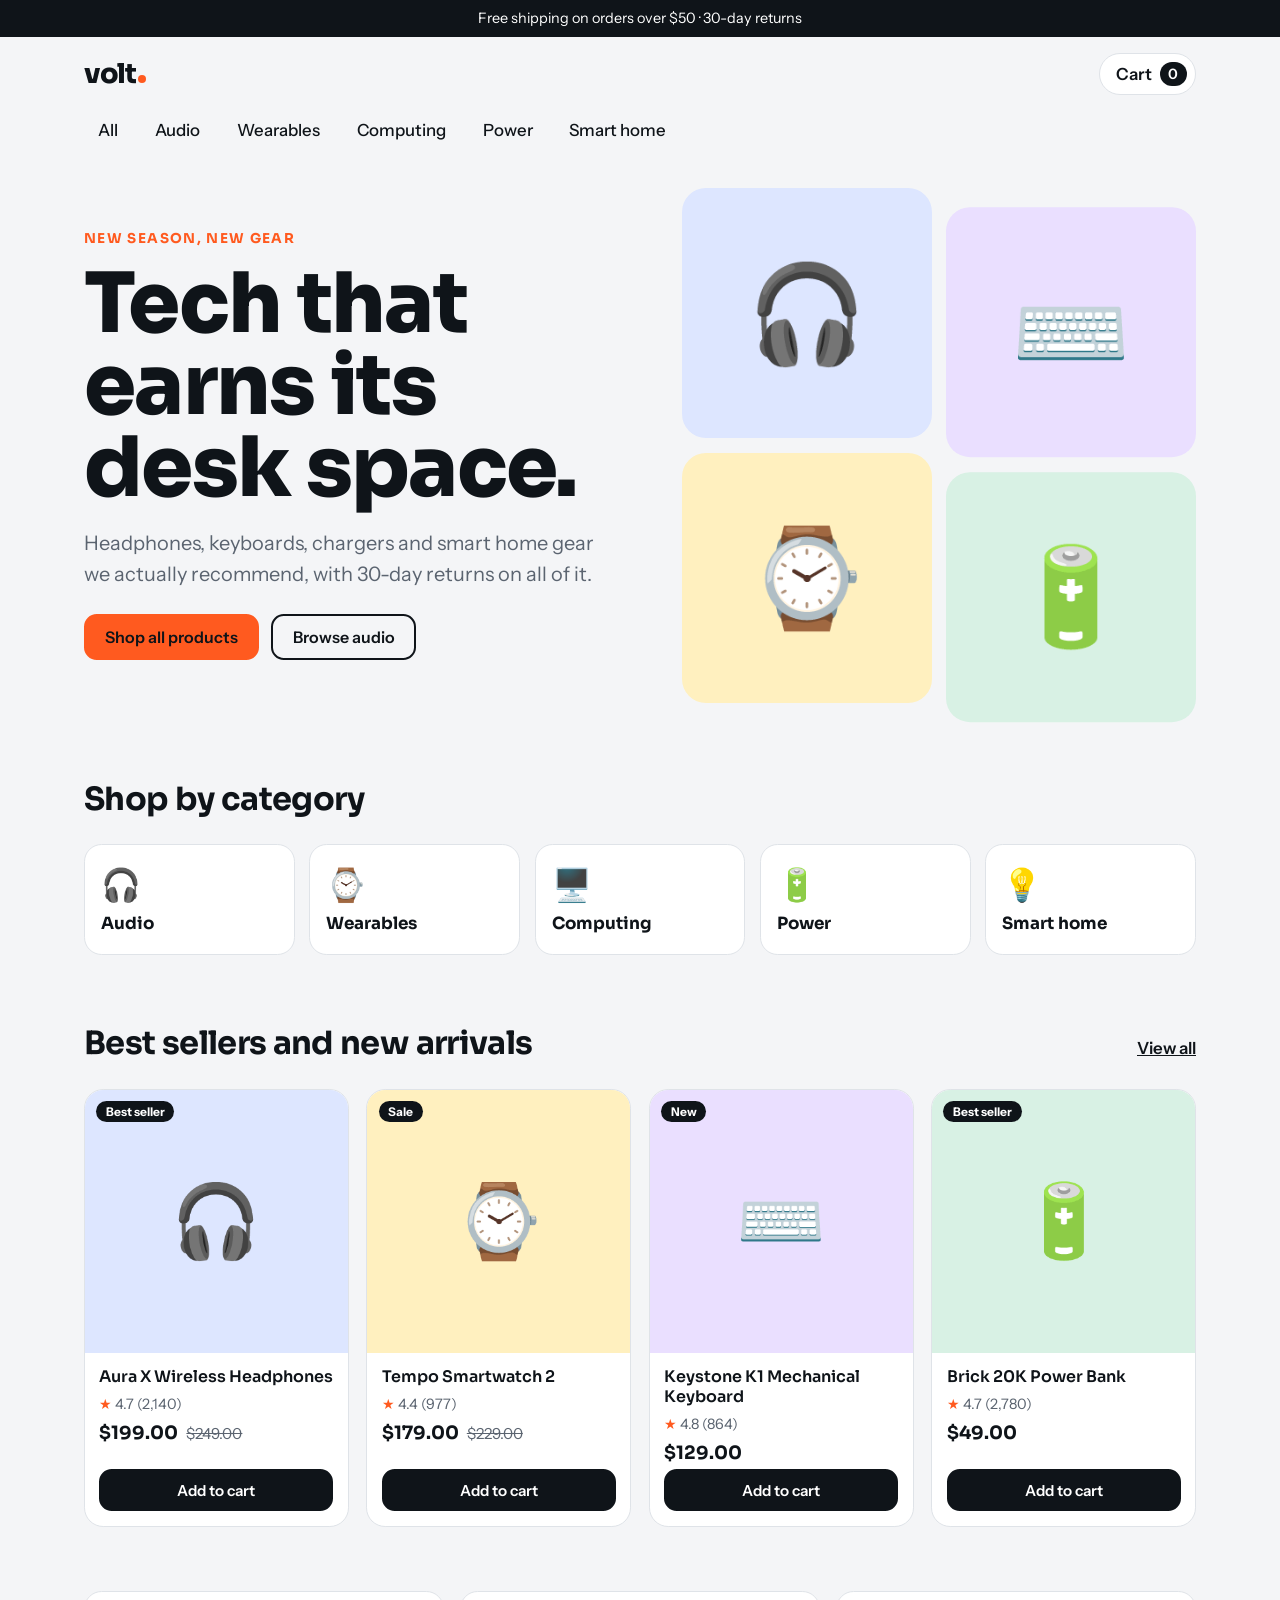
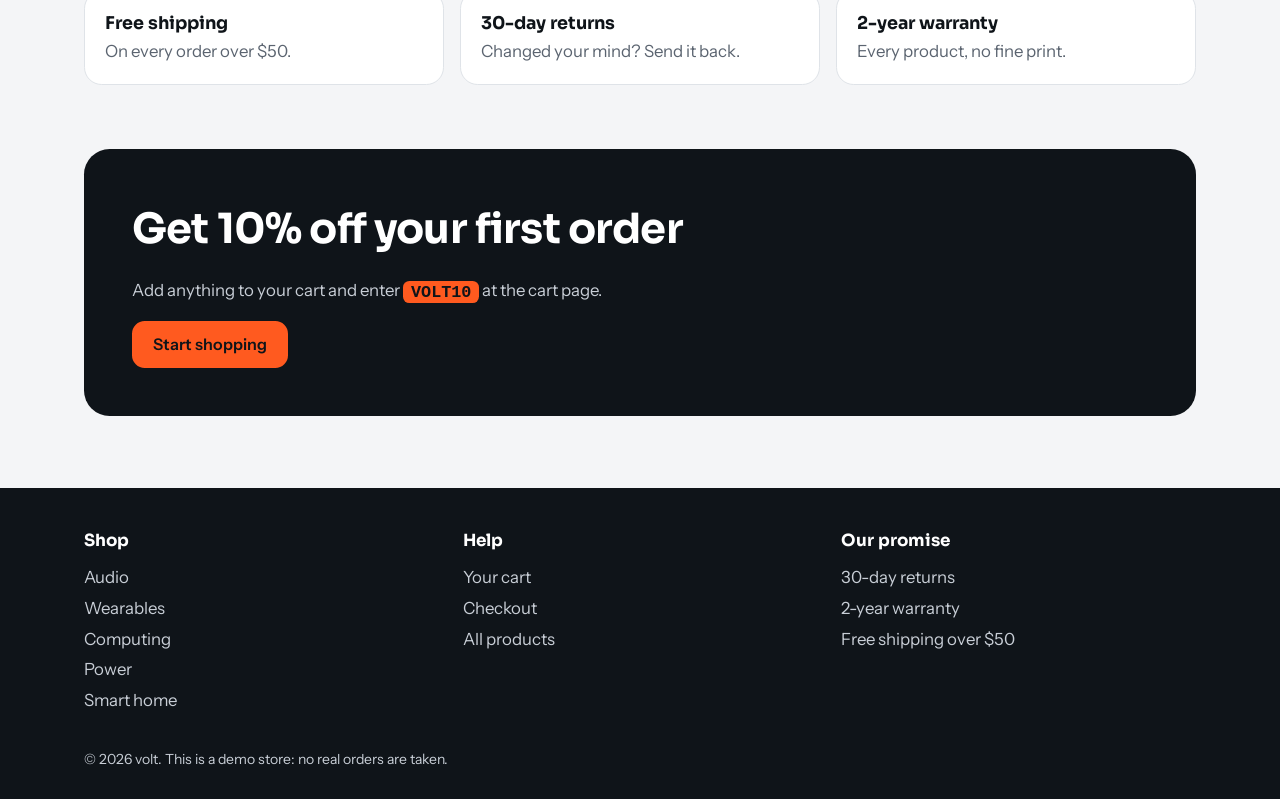
==== commit f961b23c: "Turn site into volt, a demo electronics store: shop, product, cart and checkout pages" ====
--- a/index.html
+++ b/index.html
@@ -1,13 +1,8 @@
-<!DOCTYPE html><html lang='en'><head><meta charset='utf-8'><meta name='viewport' content='width=device-width, initial-scale=1, viewport-fit=cover'><title>Maya Okafor – Designer & developer</title><meta name='description' content='Maya Okafor designs and builds interfaces for products people use every day.'><meta property='og:title' content='Maya Okafor – Designer & developer'><link rel='icon' href='favicon.svg'><link rel='preconnect' href='https://fonts.googleapis.com'><link rel='preconnect' href='https://fonts.gstatic.com' crossorigin><link href='https://fonts.googleapis.com/css2?family=Bricolage+Grotesque:opsz,wdth,wght@12..96,75..100,200..800&family=Newsreader:ital,opsz,wght@0,6..72,400;1,6..72,400&display=swap' rel='stylesheet'><link rel='stylesheet' href='style.css'><script>try{var t=localStorage.getItem('theme');if(t)document.documentElement.dataset.theme=t}catch(e){}</script></head><body>
-<a class='skip' href='#main'>Skip to content</a><div class='wrap'><header><a class='brand' href='index.html'>Maya Okafor</a><nav aria-label='Primary'><a href='work.html'>Work</a><a href='about.html'>About</a><a href='journal.html'>Journal</a><a href='contact.html'>Contact</a><button id='theme' aria-pressed='false'>Dark mode</button></nav></header><main id='main'>
-<div class='hero'><h1 class='big' aria-label='Maya Okafor'><span class='w'>Maya</span><span class='w'>Okafor</span></h1><p class='lede'>I design and build interfaces for products people use every day, from first sketch to shipped code.</p><span class='status'><span class='dot' aria-hidden='true'></span>Taking on projects from January</span><div class='btns'><a class='btn pri' href='work.html'>See my work</a><a class='btn' href='contact.html'>Start a project</a></div></div>
-<section aria-labelledby='fh'><h2 id='fh'>Featured work</h2><ul class='work'>
-<li><button aria-expanded='false'><span class='t'>Fieldnote</span><span class='y'>2026</span><span class='r'>Lead designer and front-end engineer</span></button><div class='more'><div><p>A note-taking app for field researchers that works fully offline. I designed a sync model people could actually understand, then built the interface in React.</p><p class='res'>Note capture got 40% faster in user testing.</p></div></div></li>
-<li><button aria-expanded='false'><span class='t'>Greenhouse Pay</span><span class='y'>2025</span><span class='r'>Product designer</span></button><div class='more'><div><p>Rebuilt checkout for a payments startup. Fewer fields, clearer errors, and one screen instead of four.</p><p class='res'>Checkout completion rose from 61% to 78%.</p></div></div></li>
-<li><button aria-expanded='false'><span class='t'>Open Transit Maps</span><span class='y'>2024</span><span class='r'>Design system and open-source maintainer</span></button><div class='more'><div><p>A free design system for city transit maps, with color sets tested against every common type of color blindness.</p><p class='res'>Now used by eleven cities.</p></div></div></li>
-</ul><a class='link' href='work.html'>See all six projects</a></section>
-<section aria-labelledby='sh'><h2 id='sh'>What I do</h2><dl><div><dt>Product design</dt><dd>Research, flows and interfaces for web and mobile apps.</dd></div><div><dt>Front-end build</dt><dd>React and TypeScript, accessible and fast, shipped to production.</dd></div><div><dt>Design systems</dt><dd>Tokens, components and documentation your team will keep using.</dd></div></dl></section>
-<section aria-label='Testimonial'><blockquote>Maya turned a vague idea into a working prototype in a week. She made every decision easier for the team.<cite>Dara Mensah, CEO of Greenhouse Pay</cite></blockquote></section>
-<section aria-labelledby='jh'><h2 id='jh'>From the journal</h2><ul class='posts'><li><a href='journal.html'><span class='pt'>Why I stopped designing in grey boxes</span><span class='pd'>Oct 2026</span></a></li><li><a href='journal.html'><span class='pt'>A checkout form is a conversation</span><span class='pd'>Aug 2026</span></a></li></ul><a class='link' href='journal.html'>Read the journal</a></section>
-<section class='cta' aria-labelledby='ch'><h2 id='ch'>Have a project in mind?</h2><a class='big' href='contact.html'>Let’s talk</a></section>
-</main><div class='foot'><span>© 2026 Maya Okafor</span><span><a href='https://github.com/'>GitHub</a><a href='https://linkedin.com/'>LinkedIn</a><a href='https://dribbble.com/'>Dribbble</a></span></div></div><script src='main.js'></script></body></html>
+<!DOCTYPE html><html lang='en'><head><meta charset='utf-8'><meta name='viewport' content='width=device-width, initial-scale=1, viewport-fit=cover'><title>volt – Tech that earns its desk space</title><meta name='description' content='Headphones, keyboards, chargers and smart home gear we actually recommend. Free shipping over $50 and 30-day returns.'><link rel='icon' href='favicon.svg'><link rel='stylesheet' href='style.css'></head><body data-page='home'>
+<div id='hdr'></div><main id='main' class='wrap'>
+<section class='hero'><div><p class='eyebrow'>New season, new gear</p><h1>Tech that earns its desk space.</h1><p class='lede'>Headphones, keyboards, chargers and smart home gear we actually recommend, with 30-day returns on all of it.</p><div class='btns'><a class='btn acc' href='shop.html'>Shop all products</a><a class='btn ghost' href='shop.html?cat=audio'>Browse audio</a></div></div><div class='mosaic' id='mos'></div></section>
+<section aria-labelledby='c1'><h2 id='c1'>Shop by category</h2><div class='ccats' id='cats'></div></section>
+<section aria-labelledby='c2'><div class='sh'><h2 id='c2'>Best sellers and new arrivals</h2><a href='shop.html'>View all</a></div><div class='grid' id='feat'></div></section>
+<section class='perks' aria-label='Our promises'><div><b>Free shipping</b><p>On every order over $50.</p></div><div><b>30-day returns</b><p>Changed your mind? Send it back.</p></div><div><b>2-year warranty</b><p>Every product, no fine print.</p></div></section>
+<section><div class='promo'><h2>Get 10% off your first order</h2><p>Add anything to your cart and enter <code>VOLT10</code> at the cart page.</p><div><a class='btn acc' href='shop.html'>Start shopping</a></div></div></section>
+</main><div id='ftr'></div><div id='toast' role='status' aria-live='polite'></div><script src='app.js'></script></body></html>
--- a/style.css
+++ b/style.css
@@ -1,93 +1,125 @@
-:root{--bg:#2434e6;--fg:#f4f2ff;--muted:#c3c8ff;--line:rgba(244,242,255,.28);--accent:#ffe14d;--ink:#1a1f6b;--display:'Bricolage Grotesque','Helvetica Neue',Arial,sans-serif;--text:'Newsreader',Georgia,'Times New Roman',serif;box-sizing:border-box;padding-top:env(safe-area-inset-top,0px);padding-bottom:env(safe-area-inset-bottom,0px);color-scheme:light}
-@media (prefers-color-scheme:dark){:root:not([data-theme=light]){--bg:#0f1560;--fg:#eceaff;--muted:#a9afee;--line:rgba(236,234,255,.24);--ink:#0f1560;color-scheme:dark}}
-:root[data-theme=dark]{--bg:#0f1560;--fg:#eceaff;--muted:#a9afee;--line:rgba(236,234,255,.24);--ink:#0f1560;color-scheme:dark}
+@import url('https://fonts.googleapis.com/css2?family=Sora:wght@500;700;800&family=Instrument+Sans:wght@400;500;600&display=swap');
+:root{--bg:#f4f5f7;--card:#fff;--ink:#0f1419;--muted:#5b6470;--line:#dfe3e8;--acc:#ff5a1f;--ok:#0f8a5f;--display:'Sora','Helvetica Neue',Arial,sans-serif;--text:'Instrument Sans','Helvetica Neue',Arial,sans-serif;box-sizing:border-box;padding-top:env(safe-area-inset-top,0px);padding-bottom:env(safe-area-inset-bottom,0px)}
 html{scroll-padding-top:env(safe-area-inset-top,0px);scroll-behavior:smooth}
 *,*::before,*::after{box-sizing:border-box}
-body{margin:0;background:var(--bg);color:var(--fg);font:400 1.2rem/1.6 var(--text);-webkit-font-smoothing:antialiased;transition:background .3s}
+body{margin:0;background:var(--bg);color:var(--ink);font:400 1.05rem/1.55 var(--text);-webkit-font-smoothing:antialiased}
 a{color:inherit}
-:focus-visible{outline:3px solid var(--accent);outline-offset:3px;border-radius:2px}
-.skip{position:absolute;left:-999px;background:var(--accent);color:var(--ink);padding:.5rem 1rem;font:500 1rem var(--display)}
-.skip:focus{left:1rem;top:1rem;z-index:9}
-.wrap{max-width:68rem;margin:0 auto;padding:0 1.5rem}
-header{display:flex;justify-content:space-between;align-items:center;gap:1rem;flex-wrap:wrap;padding:1.5rem 0;font:500 1rem var(--display)}
-.brand{text-decoration:none;font-weight:800;font-size:1.15rem}
-nav{display:flex;gap:1.25rem;align-items:center;flex-wrap:wrap}
-nav a{text-decoration:none;border-bottom:2px solid transparent}
-nav a:hover,nav a[aria-current]{border-color:var(--accent)}
-#theme{font:inherit;color:inherit;background:none;border:1px solid var(--line);border-radius:99px;padding:.25rem .8rem;cursor:pointer}
-#theme:hover{border-color:var(--accent)}
-.hero{padding:clamp(2rem,7vw,5rem) 0 clamp(3rem,8vw,6rem)}
-h1.big{font:800 clamp(3.4rem,19vw,13rem)/.86 var(--display);letter-spacing:-.04em;margin:0 0 2rem}
-h1 .w{display:block;white-space:nowrap}
-h1 .w+.w{margin-left:.3em}
-.l{display:inline-block;font-variation-settings:'wght' 800,'wdth' 75;animation:settle 1.5s cubic-bezier(.2,.7,.2,1) backwards;animation-delay:calc(var(--i)*80ms)}
-@keyframes settle{from{font-variation-settings:'wght' 200,'wdth' 100}}
-.lede{max-width:34rem;font-size:clamp(1.3rem,3vw,1.7rem);line-height:1.4;margin:0 0 1.5rem}
-.status{display:inline-flex;gap:.6rem;align-items:center;font:500 1rem var(--display);background:var(--accent);color:var(--ink);padding:.55rem 1rem;border-radius:99px}
-.dot{width:.6rem;height:.6rem;border-radius:50%;background:var(--ink);animation:pulse 2.4s ease-in-out 3}
-@keyframes pulse{50%{transform:scale(1.7);opacity:.4}}
-.btns{display:flex;gap:.75rem;flex-wrap:wrap;margin:1.5rem 0 0}
-.btn{display:inline-block;font:500 1rem var(--display);padding:.65rem 1.3rem;border-radius:99px;text-decoration:none;border:1px solid var(--line);color:inherit;background:none;cursor:pointer}
-.btn.pri{background:var(--accent);color:var(--ink);border-color:var(--accent)}
-.btn:hover{border-color:var(--accent)}
-.ph{padding:clamp(1.5rem,5vw,3.5rem) 0 2.5rem}
-.ph h1{font:800 clamp(3rem,15vw,9rem)/.9 var(--display);letter-spacing:-.04em;margin:0 0 1rem}
-.ph p{max-width:36rem;font-size:1.4rem;line-height:1.4;margin:0}
-section{border-top:1px solid var(--line);padding:3rem 0}
-h2{font:800 clamp(1.8rem,5vw,2.6rem)/1 var(--display);letter-spacing:-.02em;margin:0 0 2rem}
-.chips{display:flex;gap:.5rem;flex-wrap:wrap;margin:0 0 1.5rem}
-.chip{font:500 1rem var(--display);color:inherit;background:none;border:1px solid var(--line);border-radius:99px;padding:.35rem 1rem;cursor:pointer}
-.chip[aria-pressed=true]{background:var(--accent);color:var(--ink);border-color:var(--accent)}
-.work,.posts,.tl{list-style:none;margin:0;padding:0}
-.work li,.posts li,.tl li{border-top:1px solid var(--line)}
-.work li:last-child,.posts li:last-child,.tl li:last-child{border-bottom:1px solid var(--line)}
-.work li[hidden]{display:none}
-.work button{all:unset;box-sizing:border-box;display:grid;grid-template-columns:1fr auto;gap:.25rem 1rem;width:100%;padding:1.25rem 0;cursor:pointer}
-.work button:focus-visible{outline:3px solid var(--accent);outline-offset:2px}
-.t,.pt{font:800 clamp(1.5rem,4.5vw,2.4rem)/1.1 var(--display);letter-spacing:-.02em;transition:letter-spacing .25s}
-.work button:hover .t,.posts a:hover .pt{color:var(--accent);letter-spacing:0}
-.y,.pd{font:500 1rem var(--display);color:var(--muted);align-self:center}
-.r{grid-column:1/-1;color:var(--muted);font-style:italic}
-.more{display:grid;grid-template-rows:0fr;transition:grid-template-rows .35s ease}
-.more>div{overflow:hidden;max-width:40rem}
-.more p{margin:0 0 .75rem}
-.res{font:500 1.05rem var(--display);color:var(--accent);margin-bottom:1.5rem}
-li.open .more{grid-template-rows:1fr}
-li.open .y::after{content:' –'}
-li:not(.open) .y::after{content:' +'}
-.link{display:inline-block;margin-top:1.5rem;font:500 1.05rem var(--display);border-bottom:2px solid var(--accent);text-decoration:none}
-.posts a{display:grid;grid-template-columns:1fr auto;gap:.25rem 1rem;padding:1.1rem 0;text-decoration:none}
-.posts .pt{font-size:clamp(1.3rem,3.5vw,1.8rem)}
-details{border-top:1px solid var(--line);padding:1.25rem 0}
-details:last-of-type{border-bottom:1px solid var(--line)}
-summary{cursor:pointer;list-style:none;display:grid;grid-template-columns:1fr auto;gap:.25rem 1rem}
-summary::-webkit-details-marker{display:none}
-summary .pt{font-size:clamp(1.3rem,3.5vw,1.9rem)}
-details[open] .pt{color:var(--accent)}
-details div{max-width:38rem;padding-top:.75rem}
-details p{margin:0 0 .9rem}
-.tl li{display:grid;grid-template-columns:7rem 1fr;gap:1rem;padding:1rem 0}
-.tl b{font:500 1rem var(--display);color:var(--muted)}
-.tl strong{font:800 1.3rem/1.2 var(--display);display:block}
-.tl span span{color:var(--muted)}
-.two{display:grid;gap:2rem}
-@media(min-width:48rem){.two{grid-template-columns:1fr 1fr}}
-.two p{margin:0 0 1rem;max-width:34rem}
-dl{margin:0;display:grid;gap:1.25rem}
-dt{font:500 1.1rem var(--display)}
-dd{margin:0;color:var(--muted)}
-blockquote{margin:0;max-width:44rem;font:italic 400 clamp(1.5rem,4vw,2.2rem)/1.3 var(--text)}
-blockquote cite{display:block;margin-top:1rem;font:500 1rem var(--display);font-style:normal;color:var(--muted)}
-.cta a.big{display:inline-block;font:800 clamp(1.6rem,7vw,4.5rem)/1.05 var(--display);letter-spacing:-.03em;text-decoration:none;border-bottom:.08em solid var(--accent);word-break:break-word}
-.cta a.big:hover{color:var(--accent)}
-form label{display:block;font:500 1rem var(--display);margin:0 0 1.25rem}
-input,select,textarea{display:block;width:100%;margin-top:.4rem;font:400 1.1rem var(--text);color:var(--fg);background:transparent;border:1px solid var(--line);border-radius:.5rem;padding:.7rem .9rem}
-select option{color:#111}
-textarea{min-height:9rem;resize:vertical}
-input:focus,select:focus,textarea:focus{outline:3px solid var(--accent);border-color:var(--accent)}
-.row{display:grid;gap:0 1rem}
-@media(min-width:40rem){.row{grid-template-columns:1fr 1fr}}
-#msg{margin:1rem 0 0;font:500 1rem var(--display);color:var(--accent);min-height:1.5rem}
-.foot{display:flex;justify-content:space-between;flex-wrap:wrap;gap:1rem;padding:2rem 0 3rem;color:var(--muted);font:500 1rem var(--display)}
-.foot a{margin-right:1.25rem}
-@media(prefers-reduced-motion:reduce){.dot,.l{animation:none}html{scroll-behavior:auto}.more,.t,.pt{transition:none}}
+h1,h2,h3{font-family:var(--display);letter-spacing:-.02em;margin:0}
+:focus-visible{outline:3px solid var(--acc);outline-offset:2px;border-radius:4px}
+.skip{position:absolute;left:-999px;background:var(--acc);color:var(--ink);padding:.5rem 1rem;font-weight:600}
+.skip:focus{left:1rem;top:1rem;z-index:99}
+.wrap{max-width:72rem;margin:0 auto;padding:0 1.25rem}
+.bar{background:var(--ink);color:#fff;text-align:center;font-size:.9rem;padding:.45rem 1rem}
+.top{display:flex;justify-content:space-between;align-items:center;padding:1rem 0}
+.logo{font:800 1.7rem var(--display);letter-spacing:-.05em;text-decoration:none;display:flex;align-items:baseline}
+.logo i{width:.5rem;height:.5rem;border-radius:50%;background:var(--acc);margin-left:.15rem}
+.cart{display:inline-flex;gap:.5rem;align-items:center;text-decoration:none;font-weight:600;background:var(--card);border:1px solid var(--line);border-radius:99px;padding:.45rem .5rem .45rem 1rem}
+.cart span{background:var(--ink);color:#fff;border-radius:99px;min-width:1.7rem;text-align:center;font-size:.9rem;padding:.05rem .4rem}
+.cats{display:flex;gap:.5rem;overflow-x:auto;padding:0 0 1rem;scrollbar-width:none}
+.cats a{white-space:nowrap;text-decoration:none;font-weight:500;padding:.35rem .9rem;border-radius:99px}
+.cats a:hover{background:var(--card)}
+.cats a[aria-current]{background:var(--ink);color:#fff}
+.btn{display:inline-block;font:600 1rem var(--text);background:var(--ink);color:#fff;border:2px solid var(--ink);border-radius:.8rem;padding:.7rem 1.2rem;text-decoration:none;cursor:pointer;text-align:center}
+.btn.acc{background:var(--acc);border-color:var(--acc);color:var(--ink)}
+.btn.ghost{background:transparent;color:var(--ink)}
+.btn:hover{filter:brightness(1.08)}
+.btn.full{width:100%}
+.btns{display:flex;gap:.75rem;flex-wrap:wrap;margin-top:1.5rem}
+.hero{display:grid;gap:2rem;padding:1.5rem 0 3rem;align-items:center}
+@media(min-width:48rem){.hero{grid-template-columns:1.1fr 1fr}}
+.eyebrow{font:700 .85rem var(--display);text-transform:uppercase;letter-spacing:.1em;color:var(--acc);margin:0 0 1rem}
+.hero h1{font-size:clamp(2.6rem,9vw,5.2rem);font-weight:800;line-height:.98}
+.lede{font-size:1.25rem;color:var(--muted);max-width:32rem;margin:1.25rem 0 0}
+.mosaic{display:grid;grid-template-columns:1fr 1fr;gap:.9rem}
+.mosaic a{aspect-ratio:1;border-radius:1.5rem;background:var(--t);display:grid;place-items:center;font-size:clamp(3.5rem,13vw,6rem);text-decoration:none;transition:transform .2s}
+.mosaic a:nth-child(even){transform:translateY(1.2rem)}
+.mosaic a:hover{transform:scale(1.04)}
+section{padding:1.5rem 0 2.5rem}
+h2{font-size:clamp(1.5rem,4vw,2rem);font-weight:700}
+.sh{display:flex;justify-content:space-between;align-items:baseline;gap:1rem;margin-bottom:1.25rem}
+.sh a{font-weight:600}
+.ccats{display:grid;grid-template-columns:repeat(auto-fit,minmax(min(100%,9rem),1fr));gap:.9rem;margin-top:1.25rem}
+.ccats a{background:var(--card);border:1px solid var(--line);border-radius:1.1rem;padding:1.25rem 1rem;text-decoration:none;font:700 1.05rem var(--display);display:grid;gap:.5rem}
+.ccats a span{font-size:2rem}
+.ccats a:hover{border-color:var(--ink)}
+.grid{display:grid;gap:1.1rem;grid-template-columns:repeat(auto-fill,minmax(min(100%,10.5rem),1fr))}
+@media(min-width:40rem){.grid{grid-template-columns:repeat(auto-fill,minmax(14rem,1fr))}}
+.card{background:var(--card);border:1px solid var(--line);border-radius:1.2rem;overflow:hidden;display:flex;flex-direction:column}
+.tile{position:relative;aspect-ratio:1;background:var(--t);display:grid;place-items:center;text-decoration:none}
+.em{font-size:clamp(3rem,11vw,4.5rem);transition:transform .25s}
+.card:hover .em{transform:scale(1.1) rotate(-4deg)}
+.bdg{position:absolute;left:.7rem;top:.7rem;background:var(--ink);color:#fff;font:700 .75rem var(--text);padding:.2rem .6rem;border-radius:99px}
+.ci{padding:.9rem;display:flex;flex-direction:column;gap:.35rem;flex:1}
+.cn{font:600 1rem/1.25 var(--display);text-decoration:none}
+.cn:hover{text-decoration:underline}
+.rt{font-size:.9rem;color:var(--muted)}
+.rt::first-letter{color:var(--acc)}
+.pr{display:flex;gap:.5rem;align-items:baseline}
+.pr b{font:700 1.15rem var(--display)}
+.pr s{color:var(--muted);font-size:.95rem}
+.card .btn{margin-top:auto;padding:.6rem .8rem;font-size:.95rem}
+.perks{display:grid;gap:1rem;grid-template-columns:repeat(auto-fit,minmax(min(100%,13rem),1fr))}
+.perks div{background:var(--card);border:1px solid var(--line);border-radius:1.1rem;padding:1.25rem}
+.perks b{display:block;font:700 1.1rem var(--display);margin-bottom:.25rem}
+.perks p{margin:0;color:var(--muted)}
+.promo{background:var(--ink);color:#fff;border-radius:1.6rem;padding:clamp(1.5rem,5vw,3rem);display:grid;gap:1rem}
+.promo h2{font-size:clamp(1.7rem,5vw,2.6rem)}
+.promo p{margin:0;color:#c8ced6;max-width:34rem}
+.promo code{background:var(--acc);color:var(--ink);font-weight:700;padding:.1rem .5rem;border-radius:.4rem}
+.ph{padding:1rem 0 1.5rem}
+.ph h1{font-size:clamp(2rem,6vw,3rem);font-weight:800}
+.tools{display:flex;gap:.75rem;flex-wrap:wrap;align-items:center;margin-bottom:1rem}
+.tools input{flex:1 1 14rem}
+.chips{display:flex;gap:.5rem;flex-wrap:wrap;margin-bottom:1.25rem}
+.chip{font:600 .95rem var(--text);background:var(--card);color:var(--ink);border:1px solid var(--line);border-radius:99px;padding:.4rem 1rem;cursor:pointer}
+.chip[aria-pressed=true]{background:var(--ink);color:#fff;border-color:var(--ink)}
+.cnt{color:var(--muted);margin:0 0 1rem}
+input,select,textarea{width:100%;font:400 1rem var(--text);color:var(--ink);background:var(--card);border:1px solid #b9c0c9;border-radius:.7rem;padding:.7rem .85rem}
+label{display:block;font-weight:600;font-size:.95rem;margin:0 0 1rem}
+label input,label select{margin-top:.35rem;font-weight:400}
+.pd{display:grid;gap:2rem;padding:1rem 0 2rem}
+@media(min-width:48rem){.pd{grid-template-columns:1fr 1fr;align-items:start}}
+.big{aspect-ratio:1;border-radius:1.6rem;background:var(--t);display:grid;place-items:center;font-size:clamp(7rem,30vw,12rem);position:relative}
+.pd h1{font-size:clamp(1.8rem,5vw,2.6rem);font-weight:800;line-height:1.05}
+.price{display:flex;gap:.75rem;align-items:baseline;margin:1rem 0}
+.price b{font:800 2rem var(--display)}
+.price s{color:var(--muted)}
+.save{background:var(--acc);color:var(--ink);font-weight:700;font-size:.85rem;padding:.15rem .6rem;border-radius:99px}
+.specs{padding:0;margin:1.25rem 0;list-style:none;display:grid;gap:.4rem}
+.specs li::before{content:'✓ ';color:var(--ok);font-weight:700}
+.buy{display:flex;gap:.75rem;flex-wrap:wrap;align-items:center;margin:1.5rem 0}
+.qty{display:inline-flex;align-items:center;border:1px solid #b9c0c9;border-radius:.8rem;background:var(--card)}
+.qty button{width:2.6rem;height:2.6rem;font:600 1.2rem var(--text);background:none;border:0;cursor:pointer;color:var(--ink)}
+.qty span{min-width:2rem;text-align:center;font-weight:600}
+.ship{color:var(--muted);font-size:.95rem;border-top:1px solid var(--line);padding-top:1rem}
+.cl{display:grid;gap:.9rem}
+.line{display:grid;grid-template-columns:4.5rem 1fr auto;gap:1rem;align-items:center;background:var(--card);border:1px solid var(--line);border-radius:1.1rem;padding:.8rem}
+.line .mt{aspect-ratio:1;border-radius:.8rem;background:var(--t);display:grid;place-items:center;font-size:2.2rem}
+.line a{font:600 1rem var(--display);text-decoration:none}
+.line .qty{margin-top:.4rem}
+.line .qty button{width:2.2rem;height:2.2rem}
+.rm{background:none;border:0;color:var(--muted);text-decoration:underline;cursor:pointer;font:inherit;font-size:.9rem;display:block;margin-top:.3rem}
+.lt{font:700 1.05rem var(--display);text-align:right}
+.cwrap{display:grid;gap:1.5rem;padding-bottom:2rem}
+@media(min-width:56rem){.cwrap{grid-template-columns:1.6fr 1fr;align-items:start}.sum{position:sticky;top:1rem}}
+.sum{background:var(--card);border:1px solid var(--line);border-radius:1.2rem;padding:1.25rem}
+.sum h2{font-size:1.25rem;margin-bottom:1rem}
+.sr{display:flex;justify-content:space-between;padding:.3rem 0}
+.sr.tot{border-top:1px solid var(--line);margin-top:.5rem;padding-top:.8rem;font:800 1.2rem var(--display)}
+.sr.off{color:var(--ok)}
+.pc{display:flex;gap:.5rem;margin:1rem 0}
+.note{font-size:.9rem;color:var(--muted);margin:.75rem 0 0}
+.empty{text-align:center;padding:3rem 1rem;background:var(--card);border:1px solid var(--line);border-radius:1.2rem}
+.two{display:grid;gap:0 1rem}
+@media(min-width:40rem){.two{grid-template-columns:1fr 1fr}}
+.ok{background:var(--card);border:1px solid var(--line);border-radius:1.4rem;padding:clamp(1.5rem,5vw,3rem);max-width:40rem;margin:1rem auto 3rem}
+.ok h1{font-size:clamp(1.8rem,5vw,2.4rem)}
+.foot{background:var(--ink);color:#c8ced6;margin-top:2rem;padding:2.5rem 0 calc(2rem + env(safe-area-inset-bottom,0px))}
+.fg{display:grid;gap:1.5rem;grid-template-columns:repeat(auto-fit,minmax(min(100%,10rem),1fr))}
+.foot b{color:#fff;display:block;margin-bottom:.5rem;font-family:var(--display)}
+.foot a{display:block;text-decoration:none;padding:.15rem 0}
+.foot a:hover{color:#fff;text-decoration:underline}
+.foot small{display:block;margin-top:2rem}
+#toast{position:fixed;left:50%;bottom:calc(1rem + env(safe-area-inset-bottom,0px));transform:translate(-50%,2rem);background:var(--ink);color:#fff;padding:.7rem 1.2rem;border-radius:99px;opacity:0;pointer-events:none;transition:.25s;z-index:50;max-width:90vw;font-weight:500}
+#toast.on{opacity:1;transform:translate(-50%,0)}
+@media(prefers-reduced-motion:reduce){*{transition:none!important}html{scroll-behavior:auto}.card:hover .em,.mosaic a:hover{transform:none}}
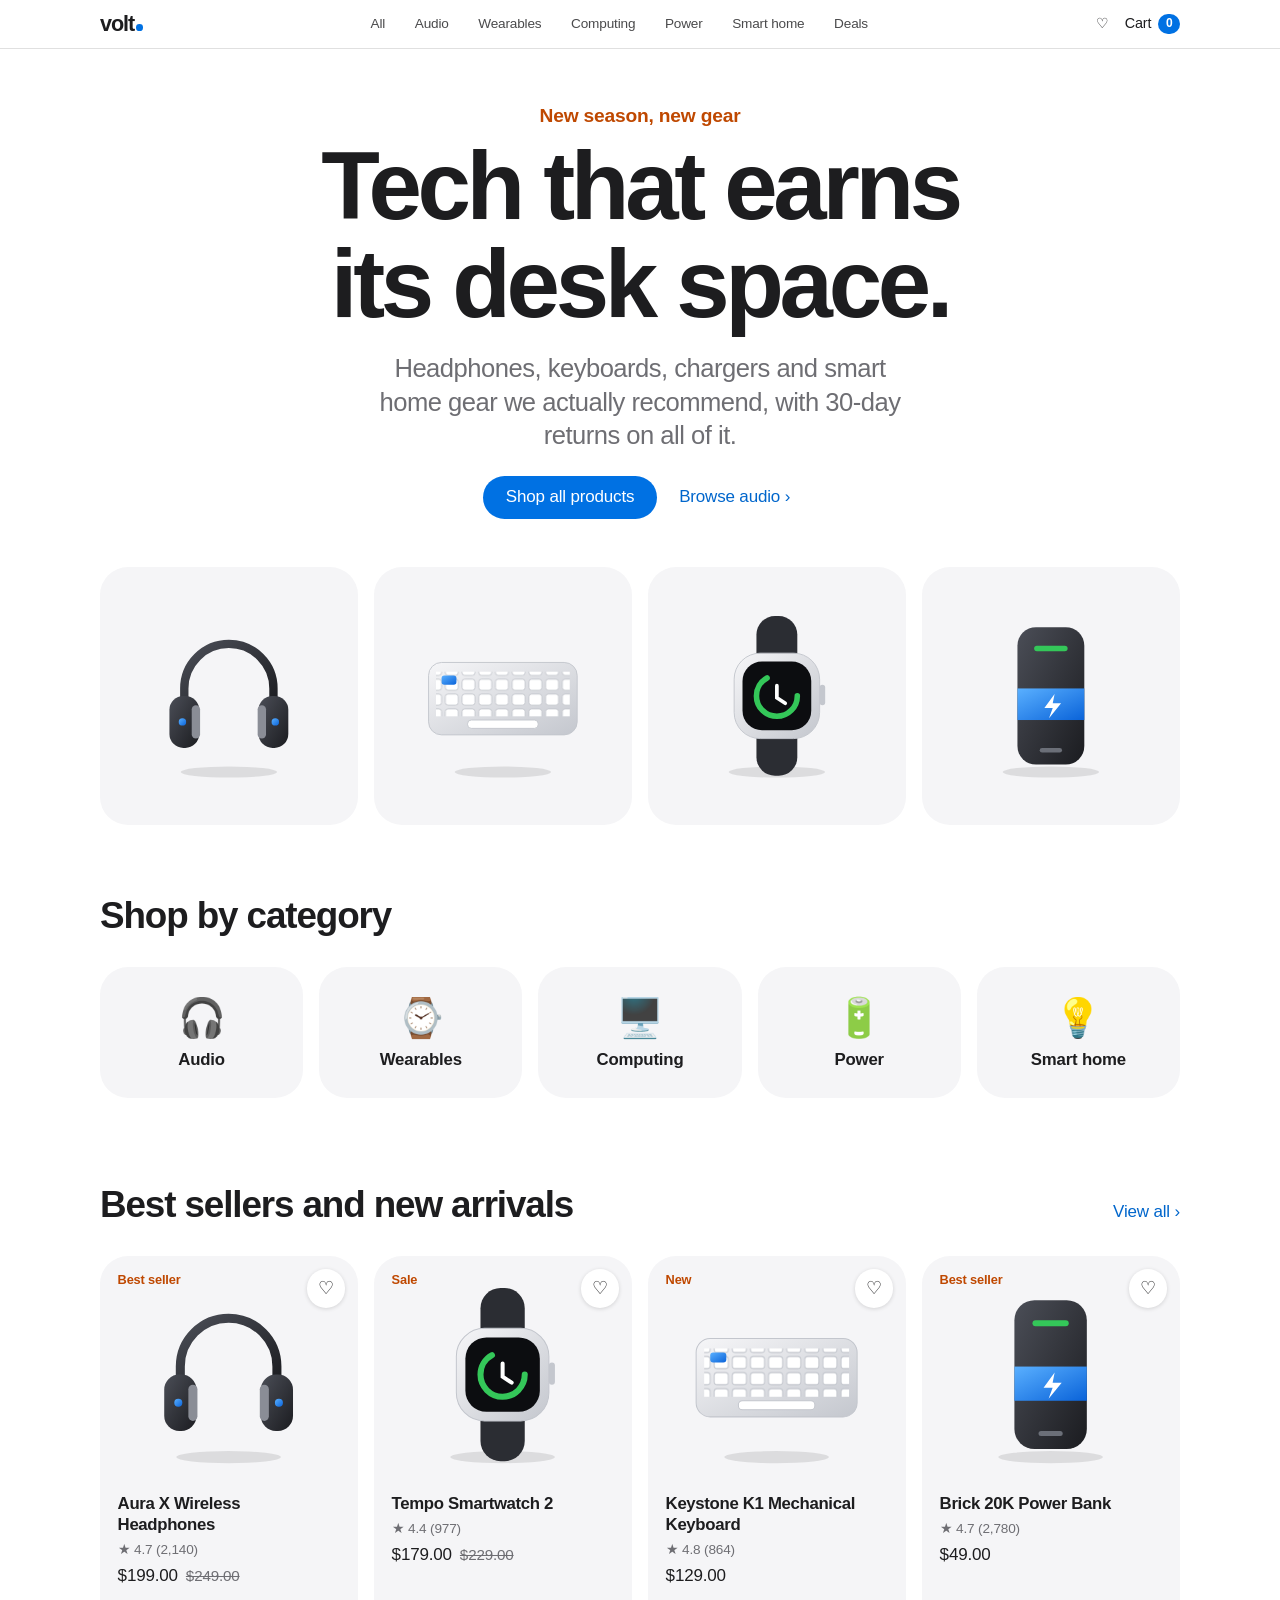
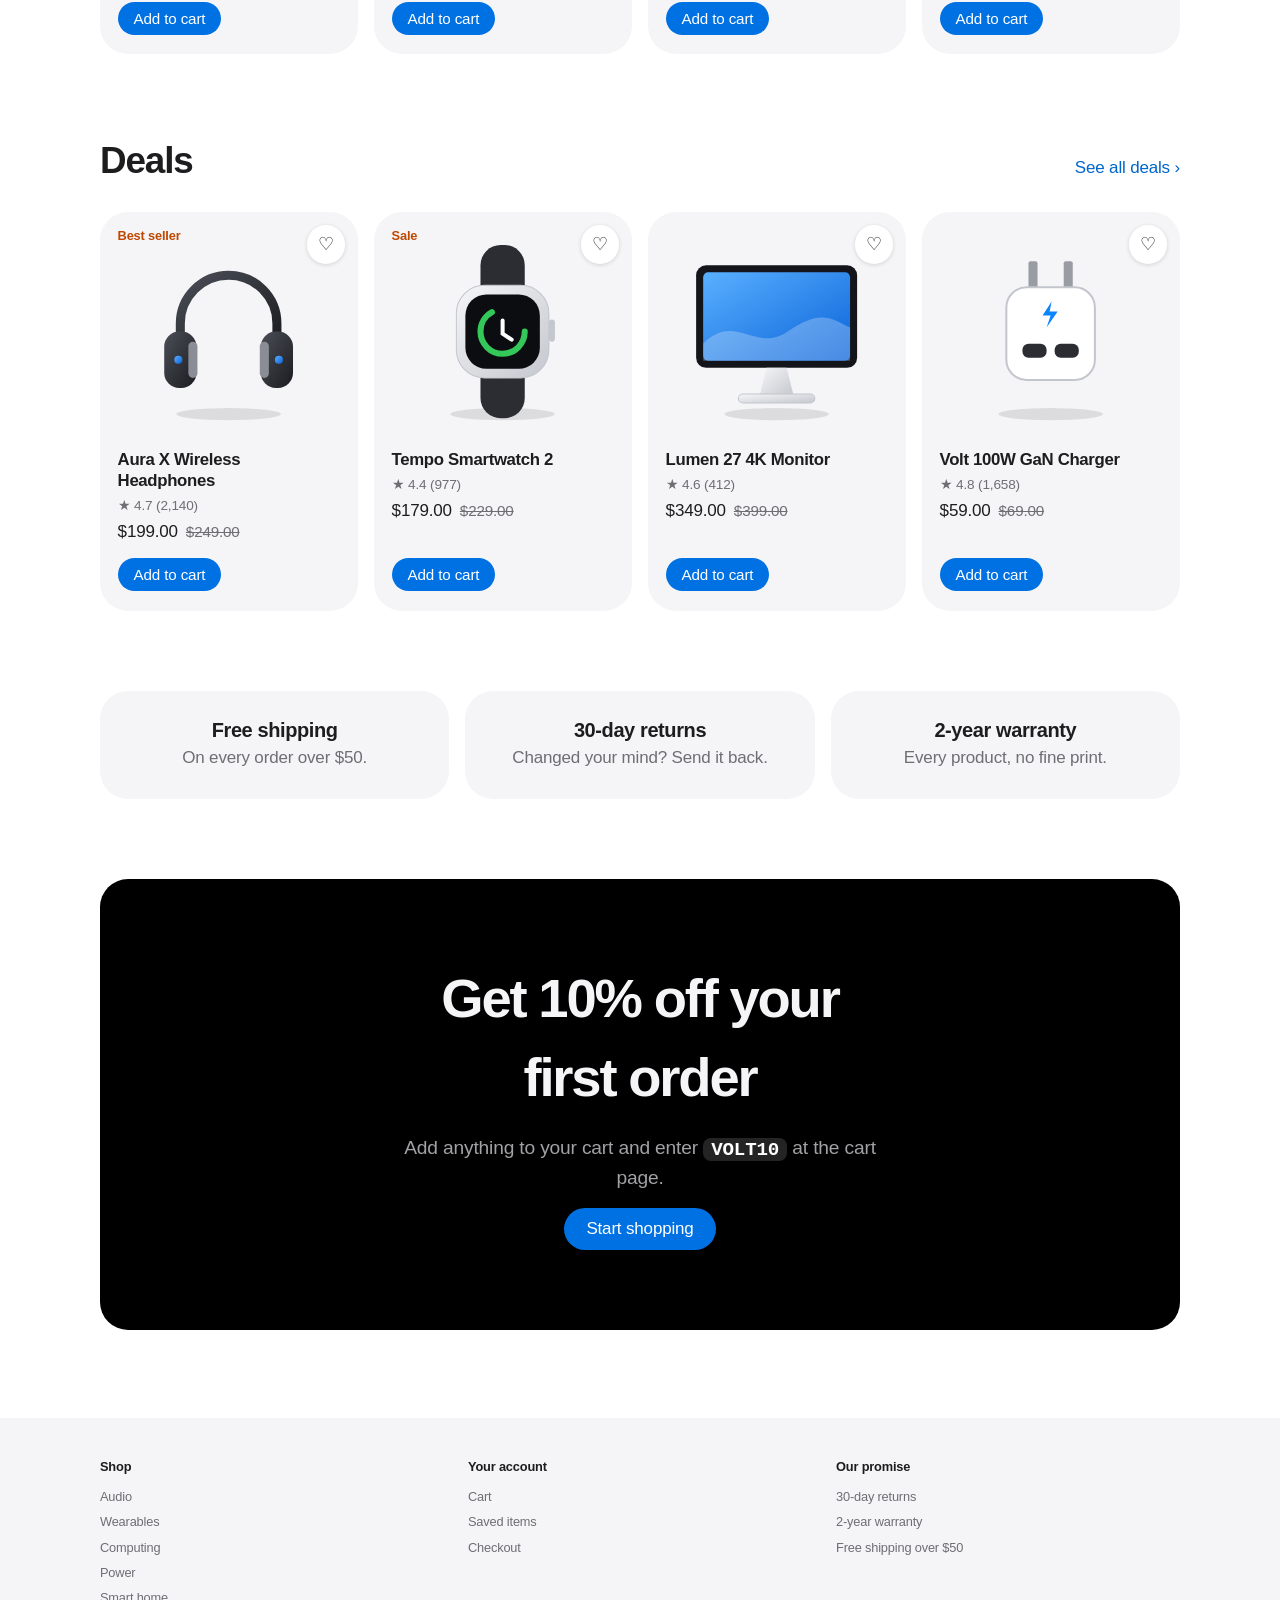
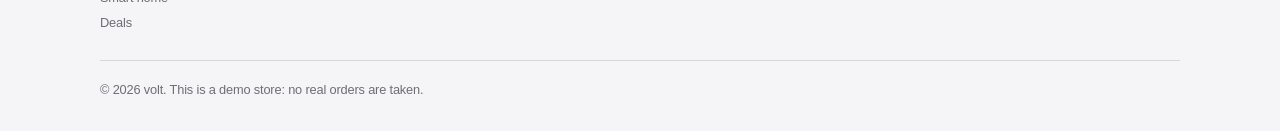
==== commit ead79474: "Add product illustrations, saved items, reviews, recently viewed, price filter, delivery estimates a" ====
--- a/index.html
+++ b/index.html
@@ -1,8 +1,10 @@
 <!DOCTYPE html><html lang='en'><head><meta charset='utf-8'><meta name='viewport' content='width=device-width, initial-scale=1, viewport-fit=cover'><title>volt – Tech that earns its desk space</title><meta name='description' content='Headphones, keyboards, chargers and smart home gear we actually recommend. Free shipping over $50 and 30-day returns.'><link rel='icon' href='favicon.svg'><link rel='stylesheet' href='style.css'></head><body data-page='home'>
 <div id='hdr'></div><main id='main' class='wrap'>
-<section class='hero'><div><p class='eyebrow'>New season, new gear</p><h1>Tech that earns its desk space.</h1><p class='lede'>Headphones, keyboards, chargers and smart home gear we actually recommend, with 30-day returns on all of it.</p><div class='btns'><a class='btn acc' href='shop.html'>Shop all products</a><a class='btn ghost' href='shop.html?cat=audio'>Browse audio</a></div></div><div class='mosaic' id='mos'></div></section>
+<section class='hero'><p class='eyebrow'>New season, new gear</p><h1>Tech that earns its desk space.</h1><p class='lede'>Headphones, keyboards, chargers and smart home gear we actually recommend, with 30-day returns on all of it.</p><div class='btns'><a class='btn acc' href='shop.html'>Shop all products</a><a class='btn ghost' href='shop.html?cat=audio'>Browse audio</a></div><div class='mosaic' id='mos'></div></section>
 <section aria-labelledby='c1'><h2 id='c1'>Shop by category</h2><div class='ccats' id='cats'></div></section>
 <section aria-labelledby='c2'><div class='sh'><h2 id='c2'>Best sellers and new arrivals</h2><a href='shop.html'>View all</a></div><div class='grid' id='feat'></div></section>
+<section aria-labelledby='c3'><div class='sh'><h2 id='c3'>Deals</h2><a href='shop.html?cat=sale'>See all deals</a></div><div class='grid' id='deals'></div></section>
+<section id='recw' hidden aria-labelledby='c4'><h2 id='c4' style='margin-bottom:1.5rem'>Recently viewed</h2><div class='grid' id='rec'></div></section>
 <section class='perks' aria-label='Our promises'><div><b>Free shipping</b><p>On every order over $50.</p></div><div><b>30-day returns</b><p>Changed your mind? Send it back.</p></div><div><b>2-year warranty</b><p>Every product, no fine print.</p></div></section>
 <section><div class='promo'><h2>Get 10% off your first order</h2><p>Add anything to your cart and enter <code>VOLT10</code> at the cart page.</p><div><a class='btn acc' href='shop.html'>Start shopping</a></div></div></section>
 </main><div id='ftr'></div><div id='toast' role='status' aria-live='polite'></div><script src='app.js'></script></body></html>
--- a/style.css
+++ b/style.css
@@ -1,125 +1,142 @@
-@import url('https://fonts.googleapis.com/css2?family=Sora:wght@500;700;800&family=Instrument+Sans:wght@400;500;600&display=swap');
-:root{--bg:#f4f5f7;--card:#fff;--ink:#0f1419;--muted:#5b6470;--line:#dfe3e8;--acc:#ff5a1f;--ok:#0f8a5f;--display:'Sora','Helvetica Neue',Arial,sans-serif;--text:'Instrument Sans','Helvetica Neue',Arial,sans-serif;box-sizing:border-box;padding-top:env(safe-area-inset-top,0px);padding-bottom:env(safe-area-inset-bottom,0px)}
-html{scroll-padding-top:env(safe-area-inset-top,0px);scroll-behavior:smooth}
+:root{--bg:#fff;--card:#f5f5f7;--field:#fff;--ink:#1d1d1f;--muted:#6e6e73;--line:rgba(0,0,0,.12);--blue:#0071e3;--link:#0066cc;--org:#bf4800;--navbg:rgba(255,255,255,.8);--dark:#000;--font:-apple-system,BlinkMacSystemFont,'SF Pro Display','SF Pro Text','Helvetica Neue','Segoe UI',Roboto,Arial,sans-serif;box-sizing:border-box;padding-top:env(safe-area-inset-top,0px);padding-bottom:env(safe-area-inset-bottom,0px);color-scheme:light}
+@media (prefers-color-scheme:dark){:root{--bg:#000;--card:#1d1d1f;--field:#2a2a2d;--ink:#f5f5f7;--muted:#a1a1a6;--line:rgba(255,255,255,.18);--blue:#0a84ff;--link:#2997ff;--org:#ff9f0a;--navbg:rgba(22,22,23,.8);--dark:#1d1d1f;color-scheme:dark}}
+html{scroll-padding-top:calc(3.5rem + env(safe-area-inset-top,0px));scroll-behavior:smooth}
 *,*::before,*::after{box-sizing:border-box}
-body{margin:0;background:var(--bg);color:var(--ink);font:400 1.05rem/1.55 var(--text);-webkit-font-smoothing:antialiased}
+body{margin:0;background:var(--bg);color:var(--ink);font:400 1.0625rem/1.47 var(--font);letter-spacing:-.01em;-webkit-font-smoothing:antialiased}
+body::before{content:'';position:fixed;left:0;right:0;top:0;height:env(safe-area-inset-top,0px);background:var(--navbg);-webkit-backdrop-filter:saturate(180%) blur(20px);backdrop-filter:saturate(180%) blur(20px);z-index:41}
 a{color:inherit}
-h1,h2,h3{font-family:var(--display);letter-spacing:-.02em;margin:0}
-:focus-visible{outline:3px solid var(--acc);outline-offset:2px;border-radius:4px}
-.skip{position:absolute;left:-999px;background:var(--acc);color:var(--ink);padding:.5rem 1rem;font-weight:600}
+h1,h2,h3{font-family:var(--font);letter-spacing:-.03em;margin:0}
+:focus-visible{outline:3px solid var(--blue);outline-offset:3px;border-radius:8px}
+.skip{position:absolute;left:-999px;background:var(--blue);color:#fff;padding:.5rem 1rem;border-radius:99px;font-weight:600}
 .skip:focus{left:1rem;top:1rem;z-index:99}
-.wrap{max-width:72rem;margin:0 auto;padding:0 1.25rem}
-.bar{background:var(--ink);color:#fff;text-align:center;font-size:.9rem;padding:.45rem 1rem}
-.top{display:flex;justify-content:space-between;align-items:center;padding:1rem 0}
-.logo{font:800 1.7rem var(--display);letter-spacing:-.05em;text-decoration:none;display:flex;align-items:baseline}
-.logo i{width:.5rem;height:.5rem;border-radius:50%;background:var(--acc);margin-left:.15rem}
-.cart{display:inline-flex;gap:.5rem;align-items:center;text-decoration:none;font-weight:600;background:var(--card);border:1px solid var(--line);border-radius:99px;padding:.45rem .5rem .45rem 1rem}
-.cart span{background:var(--ink);color:#fff;border-radius:99px;min-width:1.7rem;text-align:center;font-size:.9rem;padding:.05rem .4rem}
-.cats{display:flex;gap:.5rem;overflow-x:auto;padding:0 0 1rem;scrollbar-width:none}
-.cats a{white-space:nowrap;text-decoration:none;font-weight:500;padding:.35rem .9rem;border-radius:99px}
-.cats a:hover{background:var(--card)}
-.cats a[aria-current]{background:var(--ink);color:#fff}
-.btn{display:inline-block;font:600 1rem var(--text);background:var(--ink);color:#fff;border:2px solid var(--ink);border-radius:.8rem;padding:.7rem 1.2rem;text-decoration:none;cursor:pointer;text-align:center}
-.btn.acc{background:var(--acc);border-color:var(--acc);color:var(--ink)}
-.btn.ghost{background:transparent;color:var(--ink)}
-.btn:hover{filter:brightness(1.08)}
+.wrap{max-width:70rem;margin:0 auto;padding:0 1.25rem}
+#hdr{position:sticky;top:env(safe-area-inset-top,0px);z-index:40;background:var(--navbg);-webkit-backdrop-filter:saturate(180%) blur(20px);backdrop-filter:saturate(180%) blur(20px);border-bottom:1px solid var(--line)}
+#hdr .wrap{display:flex;align-items:center;justify-content:space-between;gap:1rem;min-height:3rem}
+.bar{display:none}
+.top{display:contents}
+.logo{order:1;font:600 1.35rem var(--font);letter-spacing:-.05em;text-decoration:none;display:flex;align-items:baseline}
+.logo i{width:.42rem;height:.42rem;border-radius:50%;background:var(--blue);margin-left:.12rem}
+.cart{order:3;display:inline-flex;gap:.45rem;align-items:center;text-decoration:none;font-size:.9rem;color:var(--ink)}
+.cart:hover{color:var(--link)}
+.cart span{background:var(--blue);color:#fff;border-radius:99px;min-width:1.35rem;text-align:center;font-size:.75rem;font-weight:600;padding:.05rem .4rem}
+.cats{display:none;order:2;flex:1;justify-content:center;gap:.25rem}
+@media(min-width:48rem){.cats{display:flex}}
+.cats a{text-decoration:none;font-size:.85rem;padding:.4rem .8rem;color:var(--ink);opacity:.8}
+.cats a:hover{opacity:1;color:var(--link)}
+.cats a[aria-current]{opacity:1;font-weight:600}
+.btn{display:inline-block;font:400 1.0625rem var(--font);background:var(--blue);color:#fff;border:0;border-radius:99px;padding:.7rem 1.4rem;text-decoration:none;cursor:pointer;text-align:center;letter-spacing:-.01em}
+.btn.acc{background:var(--blue);color:#fff}
+.btn:hover{filter:brightness(1.1)}
+.btn.ghost{background:none;color:var(--link);padding:.7rem .4rem}
+.btn.ghost::after{content:' ›'}
+.btn.ghost:hover{text-decoration:underline;filter:none}
 .btn.full{width:100%}
-.btns{display:flex;gap:.75rem;flex-wrap:wrap;margin-top:1.5rem}
-.hero{display:grid;gap:2rem;padding:1.5rem 0 3rem;align-items:center}
-@media(min-width:48rem){.hero{grid-template-columns:1.1fr 1fr}}
-.eyebrow{font:700 .85rem var(--display);text-transform:uppercase;letter-spacing:.1em;color:var(--acc);margin:0 0 1rem}
-.hero h1{font-size:clamp(2.6rem,9vw,5.2rem);font-weight:800;line-height:.98}
-.lede{font-size:1.25rem;color:var(--muted);max-width:32rem;margin:1.25rem 0 0}
-.mosaic{display:grid;grid-template-columns:1fr 1fr;gap:.9rem}
-.mosaic a{aspect-ratio:1;border-radius:1.5rem;background:var(--t);display:grid;place-items:center;font-size:clamp(3.5rem,13vw,6rem);text-decoration:none;transition:transform .2s}
-.mosaic a:nth-child(even){transform:translateY(1.2rem)}
-.mosaic a:hover{transform:scale(1.04)}
-section{padding:1.5rem 0 2.5rem}
-h2{font-size:clamp(1.5rem,4vw,2rem);font-weight:700}
-.sh{display:flex;justify-content:space-between;align-items:baseline;gap:1rem;margin-bottom:1.25rem}
-.sh a{font-weight:600}
-.ccats{display:grid;grid-template-columns:repeat(auto-fit,minmax(min(100%,9rem),1fr));gap:.9rem;margin-top:1.25rem}
-.ccats a{background:var(--card);border:1px solid var(--line);border-radius:1.1rem;padding:1.25rem 1rem;text-decoration:none;font:700 1.05rem var(--display);display:grid;gap:.5rem}
-.ccats a span{font-size:2rem}
-.ccats a:hover{border-color:var(--ink)}
-.grid{display:grid;gap:1.1rem;grid-template-columns:repeat(auto-fill,minmax(min(100%,10.5rem),1fr))}
-@media(min-width:40rem){.grid{grid-template-columns:repeat(auto-fill,minmax(14rem,1fr))}}
-.card{background:var(--card);border:1px solid var(--line);border-radius:1.2rem;overflow:hidden;display:flex;flex-direction:column}
-.tile{position:relative;aspect-ratio:1;background:var(--t);display:grid;place-items:center;text-decoration:none}
-.em{font-size:clamp(3rem,11vw,4.5rem);transition:transform .25s}
-.card:hover .em{transform:scale(1.1) rotate(-4deg)}
-.bdg{position:absolute;left:.7rem;top:.7rem;background:var(--ink);color:#fff;font:700 .75rem var(--text);padding:.2rem .6rem;border-radius:99px}
-.ci{padding:.9rem;display:flex;flex-direction:column;gap:.35rem;flex:1}
-.cn{font:600 1rem/1.25 var(--display);text-decoration:none}
-.cn:hover{text-decoration:underline}
-.rt{font-size:.9rem;color:var(--muted)}
-.rt::first-letter{color:var(--acc)}
-.pr{display:flex;gap:.5rem;align-items:baseline}
-.pr b{font:700 1.15rem var(--display)}
+.btns{display:flex;gap:1rem;flex-wrap:wrap;margin-top:1.5rem;align-items:center}
+.hero{text-align:center;padding:3.5rem 0 1.5rem}
+.eyebrow{font:600 1.2rem var(--font);color:var(--org);margin:0 0 .6rem;letter-spacing:-.01em}
+.hero h1{font-size:clamp(2.8rem,10vw,6rem);font-weight:700;line-height:1.02;letter-spacing:-.045em;max-width:14ch;margin:0 auto}
+.lede{font-size:clamp(1.2rem,3vw,1.6rem);line-height:1.3;color:var(--muted);max-width:34rem;margin:1.25rem auto 0;letter-spacing:-.02em}
+.hero .btns{justify-content:center}
+.mosaic{display:grid;grid-template-columns:1fr 1fr;gap:1rem;margin-top:3rem}
+@media(min-width:48rem){.mosaic{grid-template-columns:repeat(4,1fr)}}
+.mosaic a{aspect-ratio:1;border-radius:28px;background:var(--card);display:grid;place-items:center;font-size:clamp(3.5rem,13vw,6rem);text-decoration:none;transition:transform .3s}
+.mosaic a:hover{transform:scale(1.03)}
+section{padding:2.5rem 0}
+h2{font-size:clamp(1.6rem,4vw,2.3rem);font-weight:700}
+.sh{display:flex;justify-content:space-between;align-items:baseline;gap:1rem;margin-bottom:1.5rem}
+.sh a{color:var(--link);text-decoration:none}
+.sh a::after{content:' ›'}
+.sh a:hover{text-decoration:underline}
+.ccats{display:grid;grid-template-columns:repeat(auto-fit,minmax(min(100%,9rem),1fr));gap:1rem;margin-top:1.5rem}
+.ccats a{background:var(--card);border-radius:28px;padding:1.75rem 1rem;text-decoration:none;font:600 1.05rem var(--font);display:grid;gap:.6rem;text-align:center;transition:transform .3s}
+.ccats a span{font-size:2.4rem}
+.ccats a:hover{transform:scale(1.03)}
+.grid{display:grid;gap:1rem;grid-template-columns:repeat(auto-fill,minmax(min(100%,10.5rem),1fr))}
+@media(min-width:40rem){.grid{grid-template-columns:repeat(auto-fill,minmax(15rem,1fr))}}
+.card{background:var(--card);border-radius:28px;overflow:hidden;display:flex;flex-direction:column;transition:transform .3s}
+.card:hover{transform:scale(1.02)}
+.tile{position:relative;aspect-ratio:1/.92;display:grid;place-items:center;text-decoration:none}
+.em{font-size:clamp(3rem,11vw,4.5rem);transition:transform .3s}
+.card:hover .em{transform:scale(1.08)}
+.bdg{position:absolute;left:1.1rem;top:1rem;color:var(--org);font:600 .8rem var(--font)}
+.ci{padding:0 1.1rem 1.2rem;display:flex;flex-direction:column;gap:.25rem;flex:1}
+.cn{font:600 1.05rem/1.25 var(--font);text-decoration:none;letter-spacing:-.02em}
+.cn:hover{color:var(--link)}
+.rt{font-size:.85rem;color:var(--muted)}
+.pr{display:flex;gap:.5rem;align-items:baseline;margin-bottom:.6rem}
+.pr b{font-weight:500}
 .pr s{color:var(--muted);font-size:.95rem}
-.card .btn{margin-top:auto;padding:.6rem .8rem;font-size:.95rem}
+.card .btn{margin-top:auto;padding:.5rem 1rem;font-size:.95rem;align-self:flex-start}
 .perks{display:grid;gap:1rem;grid-template-columns:repeat(auto-fit,minmax(min(100%,13rem),1fr))}
-.perks div{background:var(--card);border:1px solid var(--line);border-radius:1.1rem;padding:1.25rem}
-.perks b{display:block;font:700 1.1rem var(--display);margin-bottom:.25rem}
+.perks div{background:var(--card);border-radius:28px;padding:1.75rem 1.5rem;text-align:center}
+.perks b{display:block;font:600 1.25rem var(--font);letter-spacing:-.02em;margin-bottom:.25rem}
 .perks p{margin:0;color:var(--muted)}
-.promo{background:var(--ink);color:#fff;border-radius:1.6rem;padding:clamp(1.5rem,5vw,3rem);display:grid;gap:1rem}
-.promo h2{font-size:clamp(1.7rem,5vw,2.6rem)}
-.promo p{margin:0;color:#c8ced6;max-width:34rem}
-.promo code{background:var(--acc);color:var(--ink);font-weight:700;padding:.1rem .5rem;border-radius:.4rem}
-.ph{padding:1rem 0 1.5rem}
-.ph h1{font-size:clamp(2rem,6vw,3rem);font-weight:800}
+.promo{background:var(--dark);color:#f5f5f7;border-radius:28px;padding:clamp(2.5rem,8vw,5rem) 1.5rem;text-align:center;display:grid;gap:1rem;justify-items:center}
+.promo h2{font-size:clamp(2rem,6vw,3.4rem);letter-spacing:-.04em;max-width:16ch}
+.promo p{margin:0;color:#a1a1a6;max-width:32rem;font-size:1.2rem}
+.promo code{background:rgba(255,255,255,.14);color:#fff;font-weight:600;padding:.05rem .5rem;border-radius:8px}
+.ph{padding:2.5rem 0 1rem}
+.ph h1{font-size:clamp(2.2rem,7vw,3.5rem);font-weight:700;letter-spacing:-.04em}
 .tools{display:flex;gap:.75rem;flex-wrap:wrap;align-items:center;margin-bottom:1rem}
 .tools input{flex:1 1 14rem}
+.tools input,.tools select{background:var(--card);border-color:transparent}
 .chips{display:flex;gap:.5rem;flex-wrap:wrap;margin-bottom:1.25rem}
-.chip{font:600 .95rem var(--text);background:var(--card);color:var(--ink);border:1px solid var(--line);border-radius:99px;padding:.4rem 1rem;cursor:pointer}
-.chip[aria-pressed=true]{background:var(--ink);color:#fff;border-color:var(--ink)}
+.chip{font:400 .95rem var(--font);background:var(--card);color:var(--ink);border:0;border-radius:99px;padding:.45rem 1.05rem;cursor:pointer}
+.chip:hover{filter:brightness(.96)}
+.chip[aria-pressed=true]{background:var(--ink);color:var(--bg)}
 .cnt{color:var(--muted);margin:0 0 1rem}
-input,select,textarea{width:100%;font:400 1rem var(--text);color:var(--ink);background:var(--card);border:1px solid #b9c0c9;border-radius:.7rem;padding:.7rem .85rem}
-label{display:block;font-weight:600;font-size:.95rem;margin:0 0 1rem}
+input,select,textarea{width:100%;font:400 1rem var(--font);color:var(--ink);background:var(--field);border:1px solid var(--line);border-radius:12px;padding:.8rem 1rem}
+input:focus,select:focus,textarea:focus{outline:3px solid var(--blue);outline-offset:0;border-color:transparent}
+label{display:block;font-weight:500;font-size:.9rem;margin:0 0 1rem}
 label input,label select{margin-top:.35rem;font-weight:400}
-.pd{display:grid;gap:2rem;padding:1rem 0 2rem}
-@media(min-width:48rem){.pd{grid-template-columns:1fr 1fr;align-items:start}}
-.big{aspect-ratio:1;border-radius:1.6rem;background:var(--t);display:grid;place-items:center;font-size:clamp(7rem,30vw,12rem);position:relative}
-.pd h1{font-size:clamp(1.8rem,5vw,2.6rem);font-weight:800;line-height:1.05}
+.pd{display:grid;gap:2.5rem;padding:1.5rem 0 2rem}
+@media(min-width:48rem){.pd{grid-template-columns:1.1fr 1fr;align-items:start}}
+.big{aspect-ratio:1;border-radius:28px;background:var(--card);display:grid;place-items:center;font-size:clamp(7rem,30vw,12rem);position:relative}
+.big .bdg{font-size:.95rem;left:1.5rem;top:1.4rem}
+.pd h1{font-size:clamp(2rem,5vw,3rem);font-weight:700;line-height:1.05;letter-spacing:-.04em}
 .price{display:flex;gap:.75rem;align-items:baseline;margin:1rem 0}
-.price b{font:800 2rem var(--display)}
+.price b{font-size:1.6rem;font-weight:600;letter-spacing:-.03em}
 .price s{color:var(--muted)}
-.save{background:var(--acc);color:var(--ink);font-weight:700;font-size:.85rem;padding:.15rem .6rem;border-radius:99px}
-.specs{padding:0;margin:1.25rem 0;list-style:none;display:grid;gap:.4rem}
-.specs li::before{content:'✓ ';color:var(--ok);font-weight:700}
-.buy{display:flex;gap:.75rem;flex-wrap:wrap;align-items:center;margin:1.5rem 0}
-.qty{display:inline-flex;align-items:center;border:1px solid #b9c0c9;border-radius:.8rem;background:var(--card)}
-.qty button{width:2.6rem;height:2.6rem;font:600 1.2rem var(--text);background:none;border:0;cursor:pointer;color:var(--ink)}
-.qty span{min-width:2rem;text-align:center;font-weight:600}
-.ship{color:var(--muted);font-size:.95rem;border-top:1px solid var(--line);padding-top:1rem}
+.save{color:var(--org);font-weight:600;font-size:.9rem}
+.specs{padding:0;margin:1.5rem 0;list-style:none;display:grid;gap:.5rem}
+.specs li{padding:.6rem 0;border-bottom:1px solid var(--line)}
+.specs li::before{content:'✓ ';color:var(--blue);font-weight:700}
+.buy{display:flex;gap:1rem;flex-wrap:wrap;align-items:center;margin:1.5rem 0}
+.qty{display:inline-flex;align-items:center;background:var(--card);border-radius:99px}
+.qty button{width:2.6rem;height:2.6rem;font:400 1.3rem var(--font);background:none;border:0;cursor:pointer;color:var(--ink);border-radius:99px}
+.qty span{min-width:1.8rem;text-align:center;font-weight:500}
+.ship{color:var(--muted);font-size:.9rem}
 .cl{display:grid;gap:.9rem}
-.line{display:grid;grid-template-columns:4.5rem 1fr auto;gap:1rem;align-items:center;background:var(--card);border:1px solid var(--line);border-radius:1.1rem;padding:.8rem}
-.line .mt{aspect-ratio:1;border-radius:.8rem;background:var(--t);display:grid;place-items:center;font-size:2.2rem}
-.line a{font:600 1rem var(--display);text-decoration:none}
-.line .qty{margin-top:.4rem}
+.line{display:grid;grid-template-columns:4.5rem 1fr auto;gap:1rem;align-items:center;background:var(--card);border-radius:24px;padding:1rem}
+.line .mt{aspect-ratio:1;border-radius:16px;background:var(--bg)!important;display:grid;place-items:center;font-size:2.2rem}
+.line a{font:600 1rem var(--font);text-decoration:none}
+.line .qty{margin-top:.4rem;background:var(--bg)}
 .line .qty button{width:2.2rem;height:2.2rem}
-.rm{background:none;border:0;color:var(--muted);text-decoration:underline;cursor:pointer;font:inherit;font-size:.9rem;display:block;margin-top:.3rem}
-.lt{font:700 1.05rem var(--display);text-align:right}
+.rm{background:none;border:0;color:var(--link);cursor:pointer;font:inherit;font-size:.9rem;display:block;margin:.3rem 0 0 auto}
+.rm:hover{text-decoration:underline}
+.lt{font-weight:600;text-align:right}
 .cwrap{display:grid;gap:1.5rem;padding-bottom:2rem}
-@media(min-width:56rem){.cwrap{grid-template-columns:1.6fr 1fr;align-items:start}.sum{position:sticky;top:1rem}}
-.sum{background:var(--card);border:1px solid var(--line);border-radius:1.2rem;padding:1.25rem}
-.sum h2{font-size:1.25rem;margin-bottom:1rem}
-.sr{display:flex;justify-content:space-between;padding:.3rem 0}
-.sr.tot{border-top:1px solid var(--line);margin-top:.5rem;padding-top:.8rem;font:800 1.2rem var(--display)}
-.sr.off{color:var(--ok)}
-.pc{display:flex;gap:.5rem;margin:1rem 0}
-.note{font-size:.9rem;color:var(--muted);margin:.75rem 0 0}
-.empty{text-align:center;padding:3rem 1rem;background:var(--card);border:1px solid var(--line);border-radius:1.2rem}
+@media(min-width:56rem){.cwrap{grid-template-columns:1.6fr 1fr;align-items:start}.sum{position:sticky;top:4.5rem}}
+.sum{background:var(--card);border-radius:28px;padding:1.5rem}
+.sum h2{font-size:1.4rem;margin-bottom:1rem}
+.sr{display:flex;justify-content:space-between;gap:1rem;padding:.35rem 0}
+.sr.tot{border-top:1px solid var(--line);margin-top:.6rem;padding-top:.9rem;font-weight:600;font-size:1.25rem;letter-spacing:-.02em}
+.sr.off{color:var(--link)}
+.pc{display:flex;gap:.5rem;margin:1rem 0;align-items:center}
+.note{font-size:.85rem;color:var(--muted);margin:.75rem 0 0}
+.empty{text-align:center;padding:3.5rem 1.25rem;background:var(--card);border-radius:28px}
+.empty h1,.empty h2{margin-bottom:.5rem}
+.empty p{color:var(--muted);margin:0 0 1.25rem}
 .two{display:grid;gap:0 1rem}
 @media(min-width:40rem){.two{grid-template-columns:1fr 1fr}}
-.ok{background:var(--card);border:1px solid var(--line);border-radius:1.4rem;padding:clamp(1.5rem,5vw,3rem);max-width:40rem;margin:1rem auto 3rem}
-.ok h1{font-size:clamp(1.8rem,5vw,2.4rem)}
-.foot{background:var(--ink);color:#c8ced6;margin-top:2rem;padding:2.5rem 0 calc(2rem + env(safe-area-inset-bottom,0px))}
-.fg{display:grid;gap:1.5rem;grid-template-columns:repeat(auto-fit,minmax(min(100%,10rem),1fr))}
-.foot b{color:#fff;display:block;margin-bottom:.5rem;font-family:var(--display)}
-.foot a{display:block;text-decoration:none;padding:.15rem 0}
-.foot a:hover{color:#fff;text-decoration:underline}
-.foot small{display:block;margin-top:2rem}
-#toast{position:fixed;left:50%;bottom:calc(1rem + env(safe-area-inset-bottom,0px));transform:translate(-50%,2rem);background:var(--ink);color:#fff;padding:.7rem 1.2rem;border-radius:99px;opacity:0;pointer-events:none;transition:.25s;z-index:50;max-width:90vw;font-weight:500}
+.ok{background:var(--card);border-radius:28px;padding:clamp(1.75rem,6vw,3.5rem);max-width:40rem;margin:1rem auto 3rem;text-align:center}
+.ok h1{font-size:clamp(2rem,6vw,3rem);letter-spacing:-.04em;margin-bottom:.75rem}
+.foot{background:var(--card);color:var(--muted);font-size:.8rem;margin-top:3rem;padding:2.5rem 0 calc(2rem + env(safe-area-inset-bottom,0px))}
+.fg{display:grid;gap:1.5rem;grid-template-columns:repeat(auto-fit,minmax(min(100%,10rem),1fr));padding-bottom:1.5rem;border-bottom:1px solid var(--line)}
+.foot b{color:var(--ink);display:block;margin-bottom:.5rem;font-weight:600}
+.foot a{display:block;text-decoration:none;padding:.2rem 0}
+.foot a:hover{color:var(--ink);text-decoration:underline}
+.foot small{display:block;margin-top:1.25rem;font-size:.8rem}
+#toast{position:fixed;left:50%;bottom:calc(1.25rem + env(safe-area-inset-bottom,0px));transform:translate(-50%,2rem);background:rgba(29,29,31,.92);-webkit-backdrop-filter:blur(20px);backdrop-filter:blur(20px);color:#f5f5f7;padding:.75rem 1.3rem;border-radius:99px;opacity:0;pointer-events:none;transition:.3s;z-index:50;max-width:90vw;font-size:.95rem}
 #toast.on{opacity:1;transform:translate(-50%,0)}
-@media(prefers-reduced-motion:reduce){*{transition:none!important}html{scroll-behavior:auto}.card:hover .em,.mosaic a:hover{transform:none}}
+@media(prefers-reduced-motion:reduce){*{transition:none!important}html{scroll-behavior:auto}.card:hover,.mosaic a:hover,.ccats a:hover,.card:hover .em{transform:none}}
